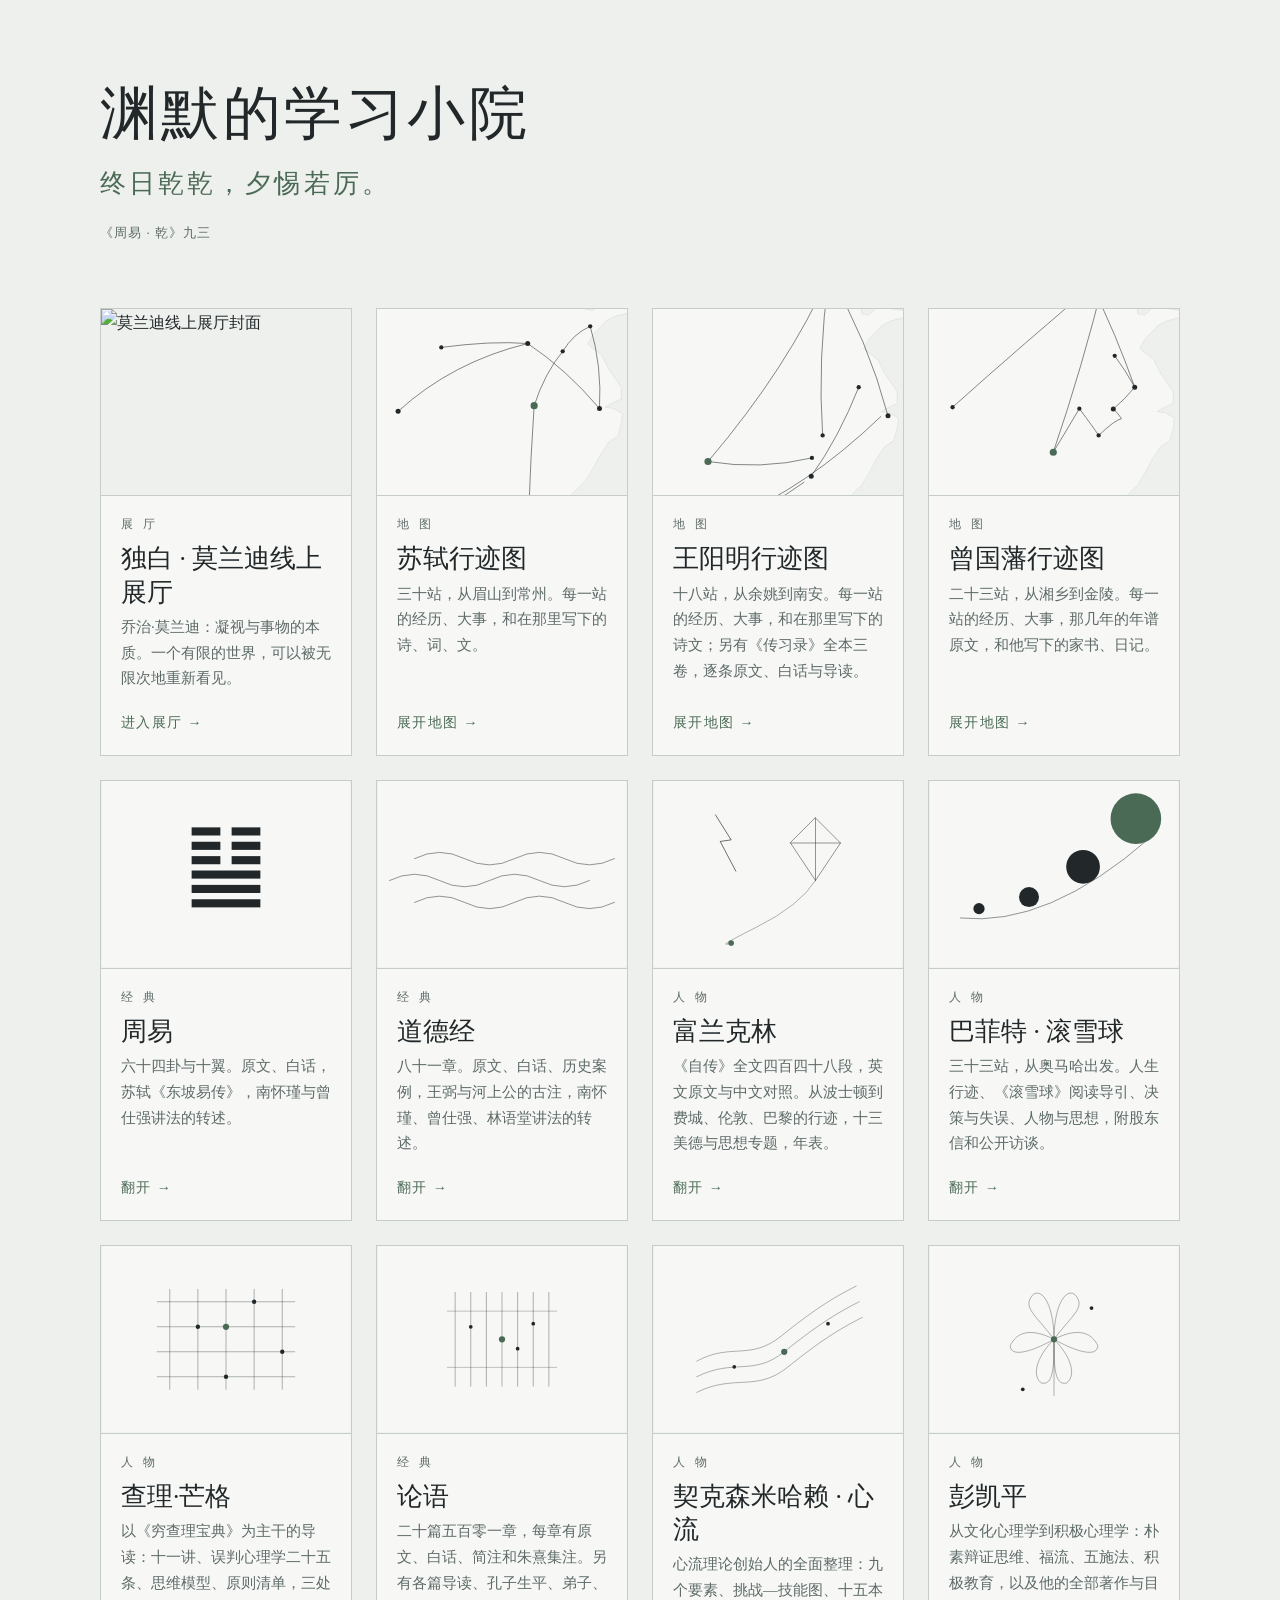
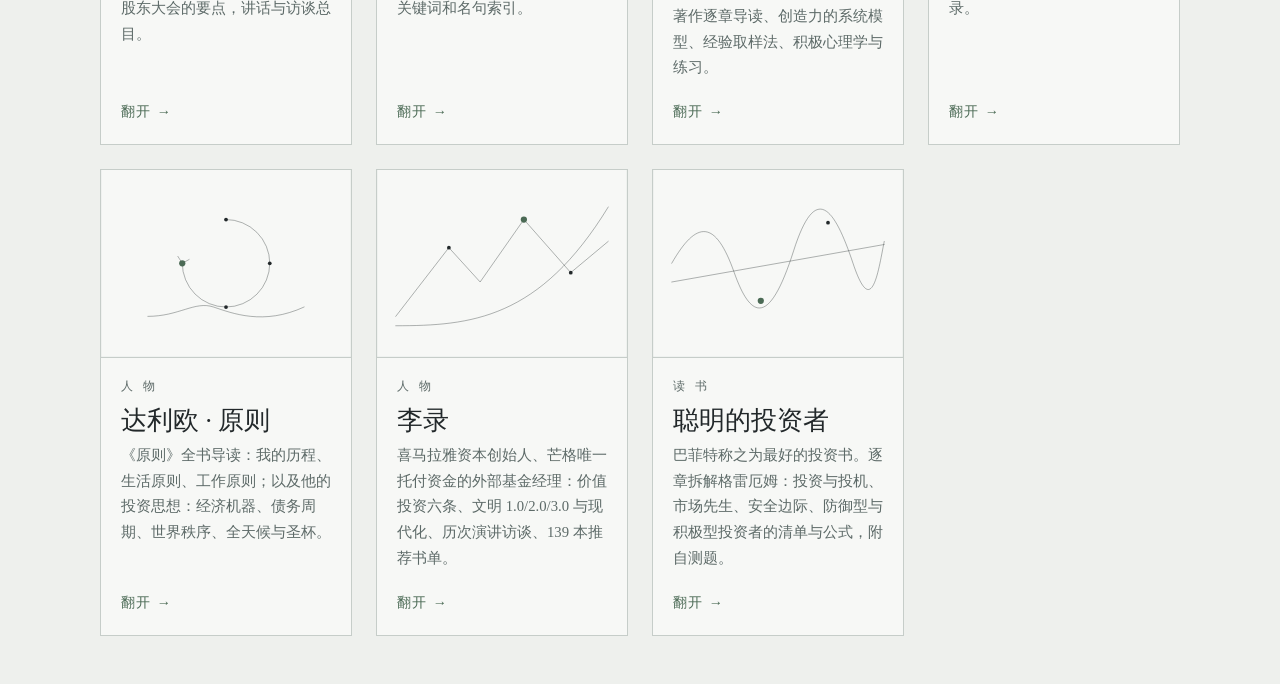
==== index.html @ fdde8634 "首页：新增《聪明的投资者》读书笔记 Co-Authored-By: Claude Opus 5.5 <noreply@anthropic.com>" ====
<!doctype html>
<html lang="zh-CN">
<head>
<meta charset="utf-8">
<meta name="viewport" content="width=device-width,initial-scale=1,viewport-fit=cover">
<meta name="description" content="渊默的学习小院：终日乾乾，夕惕若厉。">
<title>渊默的学习小院</title>
<style>
/* 布局：一道院墙似的窄栏，上面题名与一句话，下面两扇门 */
:root{
  --wall:#eef0ed;      /* 粉墙 */
  --ink:#22282a;       /* 黛瓦 */
  --soft:#5d6a68;      /* 淡墨 */
  --line:#c6cdc9;      /* 砖缝 */
  --bamboo:#4b6a55;    /* 竹青 */
  --door:#f7f8f6;      /* 门内 */
  --kai:"Kaiti SC","STKaiti","KaiTi","楷体",serif;
  --song:"Songti SC","STSong","SimSun","Noto Serif CJK SC",serif;
}
@media (prefers-color-scheme: dark){
  :root{--wall:#14181a;--ink:#dfe4e1;--soft:#93a19d;--line:#33403d;--bamboo:#8fb79b;--door:#1a2022;color-scheme:dark}
}
*{box-sizing:border-box}
html{color-scheme:light dark}
body{margin:0;background:var(--wall);color:var(--ink);font-family:var(--song);font-size:16px;line-height:1.8;padding-inline:20px;padding-block:clamp(40px,9vh,96px) 48px}
main{max-width:1080px;margin-inline:auto;display:flex;flex-direction:column;gap:clamp(36px,7vh,64px)}
header{display:flex;flex-direction:column;gap:14px}
h1{font-family:var(--kai);font-weight:400;font-size:clamp(2.3rem,7vw,3.6rem);line-height:1.15;margin:0;letter-spacing:.06em;text-wrap:balance}
.motto{margin:0;font-family:var(--kai);font-size:clamp(1.25rem,3.4vw,1.6rem);color:var(--bamboo);letter-spacing:.12em}
.from{margin:0;font-size:.82rem;color:var(--soft);letter-spacing:.08em}
.doors{display:grid;grid-template-columns:repeat(auto-fit,minmax(240px,1fr));gap:24px}
@media (max-width:640px){.doors{grid-template-columns:minmax(0,1fr)}}
.door{display:flex;flex-direction:column;background:var(--door);border:1px solid var(--line);color:inherit;text-decoration:none;transition:border-color .2s,transform .2s}
.door:hover,.door:focus-visible{border-color:var(--ink);transform:translateY(-2px)}
.door:focus-visible{outline:2px solid var(--bamboo);outline-offset:3px}
.pic{aspect-ratio:4/3;overflow:hidden;border-bottom:1px solid var(--line);background:var(--wall)}
.pic img,.pic svg{display:block;width:100%;height:100%;object-fit:cover}
.txt{padding:18px 20px 20px;display:flex;flex-direction:column;gap:6px;flex:1}
.kind{font-size:.76rem;letter-spacing:.3em;color:var(--soft)}
.door h2{font-family:var(--kai);font-weight:400;font-size:1.6rem;line-height:1.3;margin:0}
.door p{margin:0;font-size:.92rem;color:var(--soft);line-height:1.75}
.go{margin-top:auto;padding-top:12px;font-size:.88rem;color:var(--bamboo);letter-spacing:.1em}
.door:hover .go{text-decoration:underline;text-underline-offset:4px}
.land{fill:var(--door);stroke:var(--line)}
.sea{fill:var(--wall)}
.rt{fill:none;stroke:var(--ink);stroke-width:2.2;stroke-linecap:round;opacity:.7}
.dot{fill:var(--ink)}
.hot{fill:var(--bamboo)}
@media (prefers-reduced-motion:reduce){.door{transition:none}.door:hover{transform:none}}
</style>
</head>
<body>
<main>
  <header>
    <h1>渊默的学习小院</h1>
    <p class="motto">终日乾乾，夕惕若厉。</p>
    <p class="from">《周易 · 乾》九三</p>
  </header>

  <section class="doors" aria-label="院里的内容">
    <a class="door" href="morandi/">
      <div class="pic"><img src="morandi/cover.jpg" alt="莫兰迪线上展厅封面" loading="lazy"></div>
      <div class="txt">
        <span class="kind">展 厅</span>
        <h2>独白 · 莫兰迪线上展厅</h2>
        <p>乔治·莫兰迪：凝视与事物的本质。一个有限的世界，可以被无限次地重新看见。</p>
        <span class="go">进入展厅 →</span>
      </div>
    </a>

    <a class="door" href="sushi/">
      <div class="pic">
        <svg viewBox="40 150 700 525" preserveAspectRatio="xMidYMid slice" role="img" aria-label="苏轼行迹示意">
          <rect class="sea" x="0" y="0" width="800" height="960"/>
          <path class="land" d="M-40 0 H734 L713 8 L693 8 L644 44 L589 72 L578 96 L599 120 L624 130 L624 152 L644 156 L665 136 L684 127 L707 138 L745 144 L745 162 L707 172 L682 184 L669 198 L644 224 L630 250 L669 280 L689 320 L714 356 L724 372 L724 404 L700 414 L679 426 L703 430 L727 444 L724 472 L714 508 L689 524 L665 560 L644 600 L624 632 L596 660 L564 692 L544 708 L499 732 L457 746 L436 732 L423 760 L374 772 L333 792 L329 824 L315 830 L303 804 L301 780 L281 780 L253 774 L239 780 L208 804 L191 840 L163 880 L191 948 H-40 Z"/>
          <path class="rt" d="M99 438 Q250 300 462 248 Q360 240 220 259 M462 248 Q570 320 663 430 Q670 310 637 200 Q590 220 560 270 M560 270 Q510 330 480 422 Q470 570 465 716 Q360 800 297 859"/>
          <circle class="dot" cx="99" cy="438" r="7"/><circle class="dot" cx="462" cy="248" r="7"/><circle class="dot" cx="220" cy="259" r="6"/>
          <circle class="dot" cx="663" cy="430" r="7"/><circle class="dot" cx="637" cy="200" r="6"/><circle class="dot" cx="560" cy="270" r="6"/>
          <circle class="hot" cx="480" cy="422" r="10"/><circle class="dot" cx="465" cy="716" r="6"/>
        </svg>
      </div>
      <div class="txt">
        <span class="kind">地 图</span>
        <h2>苏轼行迹图</h2>
        <p>三十站，从眉山到常州。每一站的经历、大事，和在那里写下的诗、词、文。</p>
        <span class="go">展开地图 →</span>
      </div>
    </a>

    <a class="door" href="yangming/">
      <div class="pic">
        <svg viewBox="40 20 700 760" preserveAspectRatio="xMidYMid slice" role="img" aria-label="王阳明行迹示意">
          <rect class="sea" x="0" y="0" width="800" height="960"/>
          <path class="land" d="M-40 0 H734 L713 8 L693 8 L644 44 L589 72 L578 96 L599 120 L624 130 L624 152 L644 156 L665 136 L684 127 L707 138 L745 144 L745 162 L707 172 L682 184 L669 198 L644 224 L630 250 L669 280 L689 320 L714 356 L724 372 L724 404 L700 414 L679 426 L703 430 L727 444 L724 472 L714 508 L689 524 L665 560 L644 600 L624 632 L596 660 L564 692 L544 708 L499 732 L457 746 L436 732 L423 760 L374 772 L333 792 L329 824 L315 830 L303 804 L301 780 L281 780 L253 774 L239 780 L208 804 L191 840 L163 880 L191 948 H-40 Z"/>
          <path class="rt" d="M698 438 Q640 220 533 44 Q500 280 515 493 M533 44 Q420 300 194 566 Q340 590 485 556 M616 358 Q560 500 483 607 M678 440 Q470 640 255 727 Q360 700 463 624"/>
          <circle class="dot" cx="698" cy="438" r="7"/><circle class="dot" cx="533" cy="44" r="7"/><circle class="dot" cx="515" cy="493" r="6"/>
          <circle class="hot" cx="194" cy="566" r="10"/><circle class="dot" cx="485" cy="556" r="6"/><circle class="dot" cx="616" cy="358" r="6"/>
          <circle class="dot" cx="483" cy="607" r="7"/><circle class="dot" cx="255" cy="727" r="6"/>
        </svg>
      </div>
      <div class="txt">
        <span class="kind">地 图</span>
        <h2>王阳明行迹图</h2>
        <p>十八站，从余姚到南安。每一站的经历、大事，和在那里写下的诗文；另有《传习录》全本三卷，逐条原文、白话与导读。</p>
        <span class="go">展开地图 →</span>
      </div>
    </a>

    <a class="door" href="zengguofan/">
      <div class="pic">
        <svg viewBox="40 20 700 760" preserveAspectRatio="xMidYMid slice" role="img" aria-label="曾国藩行迹示意">
          <rect class="sea" x="0" y="0" width="800" height="960"/>
          <path class="land" d="M-40 0 H734 L713 8 L693 8 L644 44 L589 72 L578 96 L599 120 L624 130 L624 152 L644 156 L665 136 L684 127 L707 138 L745 144 L745 162 L707 172 L682 184 L669 198 L644 224 L630 250 L669 280 L689 320 L714 356 L724 372 L724 404 L700 414 L679 426 L703 430 L727 444 L724 472 L714 508 L689 524 L665 560 L644 600 L624 632 L596 660 L564 692 L544 708 L499 732 L457 746 L436 732 L423 760 L374 772 L333 792 L329 824 L315 830 L303 804 L301 780 L281 780 L253 774 L239 780 L208 804 L191 840 L163 880 L191 948 H-40 Z"/>
          <path class="rt" d="M388 540 Q470 300 533 44 Q300 240 106 414 M388 540 Q430 470 461 418 Q500 470 515 493 Q560 450 579 446 Q565 425 556 419 Q590 390 616 358 Q590 310 560 270 M616 358 Q560 200 501 85 Q535 80 561 75"/>
          <circle class="hot" cx="388" cy="540" r="10"/><circle class="dot" cx="533" cy="44" r="7"/><circle class="dot" cx="106" cy="414" r="6"/>
          <circle class="dot" cx="461" cy="418" r="6"/><circle class="dot" cx="515" cy="493" r="6"/><circle class="dot" cx="556" cy="419" r="7"/>
          <circle class="dot" cx="616" cy="358" r="7"/><circle class="dot" cx="560" cy="270" r="6"/><circle class="dot" cx="501" cy="85" r="6"/><circle class="dot" cx="561" cy="75" r="6"/>
        </svg>
      </div>
      <div class="txt">
        <span class="kind">地 图</span>
        <h2>曾国藩行迹图</h2>
        <p>二十三站，从湘乡到金陵。每一站的经历、大事，那几年的年谱原文，和他写下的家书、日记。</p>
        <span class="go">展开地图 →</span>
      </div>
    </a>

    <a class="door" href="zhouyi/">
      <div class="pic">
        <svg viewBox="0 0 800 600" preserveAspectRatio="xMidYMid slice" role="img" aria-label="泰卦">
          <rect class="land" x="0" y="0" width="800" height="600" stroke="none"/>
          <rect class="dot" x="290" y="380" width="220" height="26"/><rect class="dot" x="290" y="334" width="220" height="26"/><rect class="dot" x="290" y="288" width="220" height="26"/><rect class="dot" x="290" y="242" width="92" height="26"/><rect class="dot" x="418" y="242" width="92" height="26"/><rect class="dot" x="290" y="196" width="92" height="26"/><rect class="dot" x="418" y="196" width="92" height="26"/><rect class="dot" x="290" y="150" width="92" height="26"/><rect class="dot" x="418" y="150" width="92" height="26"/>
        </svg>
      </div>
      <div class="txt">
        <span class="kind">经 典</span>
        <h2>周易</h2>
        <p>六十四卦与十翼。原文、白话，苏轼《东坡易传》，南怀瑾与曾仕强讲法的转述。</p>
        <span class="go">翻开 →</span>
      </div>
    </a>

    <a class="door" href="daodejing/">
      <div class="pic">
        <svg viewBox="0 0 800 600" preserveAspectRatio="xMidYMid slice" role="img" aria-label="水纹">
          <rect class="land" x="0" y="0" width="800" height="600" stroke="none"/>
          <path class="rt" d="M120 250 Q200 210 280 250 T440 250 T600 250 T760 250 M40 320 Q120 280 200 320 T360 320 T520 320 T680 320 M120 390 Q200 350 280 390 T440 390 T600 390 T760 390"/>
        </svg>
      </div>
      <div class="txt">
        <span class="kind">经 典</span>
        <h2>道德经</h2>
        <p>八十一章。原文、白话、历史案例，王弼与河上公的古注，南怀瑾、曾仕强、林语堂讲法的转述。</p>
        <span class="go">翻开 →</span>
      </div>
    </a>
    <a class="door" href="franklin/">
      <div class="pic">
        <svg viewBox="0 0 800 600" preserveAspectRatio="xMidYMid slice" role="img" aria-label="风筝与闪电">
          <rect class="land" x="0" y="0" width="800" height="600" stroke="none"/>
          <path class="rt" d="M520 120 L600 200 L520 320 L440 200 Z M520 120 L520 320 M440 200 L600 200"/>
          <path class="rt" d="M520 320 Q470 400 330 470 T250 520" style="stroke-width:1.6"/>
          <path class="rt" d="M200 110 L250 190 L215 195 L265 290" style="stroke-width:3"/>
          <circle class="hot" cx="250" cy="520" r="9"/>
        </svg>
      </div>
      <div class="txt">
        <span class="kind">人 物</span>
        <h2>富兰克林</h2>
        <p>《自传》全文四百四十八段，英文原文与中文对照。从波士顿到费城、伦敦、巴黎的行迹，十三美德与思想专题，年表。</p>
        <span class="go">翻开 →</span>
      </div>
    </a>
    <a class="door" href="buffett/">
      <div class="pic">
        <svg viewBox="0 0 800 600" preserveAspectRatio="xMidYMid slice" role="img" aria-label="沿着坡道逐渐变大的雪球">
          <rect class="land" x="0" y="0" width="800" height="600" stroke="none"/>
          <path class="rt" d="M100 440 Q380 470 705 185"/>
          <circle class="dot" cx="160" cy="410" r="18"/>
          <circle class="dot" cx="320" cy="373" r="32"/>
          <circle class="dot" cx="493" cy="276" r="54"/>
          <circle class="hot" cx="662" cy="122" r="81"/>
        </svg>
      </div>
      <div class="txt">
        <span class="kind">人 物</span>
        <h2>巴菲特 · 滚雪球</h2>
        <p>三十三站，从奥马哈出发。人生行迹、《滚雪球》阅读导引、决策与失误、人物与思想，附股东信和公开访谈。</p>
        <span class="go">翻开 →</span>
      </div>
    </a>
    <a class="door" href="munger/">
      <div class="pic">
        <svg viewBox="0 0 800 600" preserveAspectRatio="xMidYMid slice" role="img" aria-label="格栅">
          <rect class="land" x="0" y="0" width="800" height="600" stroke="none"/>
          <path class="rt" style="stroke-width:1.6" d="M220 140 V460 M310 140 V460 M400 140 V460 M490 140 V460 M580 140 V460 M180 180 H620 M180 260 H620 M180 340 H620 M180 420 H620"/>
          <circle class="dot" cx="310" cy="260" r="7"/><circle class="dot" cx="490" cy="180" r="7"/><circle class="dot" cx="400" cy="420" r="7"/><circle class="dot" cx="580" cy="340" r="7"/>
          <circle class="hot" cx="400" cy="260" r="10"/>
        </svg>
      </div>
      <div class="txt">
        <span class="kind">人 物</span>
        <h2>查理·芒格</h2>
        <p>以《穷查理宝典》为主干的导读：十一讲、误判心理学二十五条、思维模型、原则清单，三处股东大会的要点，讲话与访谈总目。</p>
        <span class="go">翻开 →</span>
      </div>
    </a>
    <a class="door" href="lunyu/">
      <div class="pic">
        <svg viewBox="0 0 800 600" preserveAspectRatio="xMidYMid slice" role="img" aria-label="竹简">
          <rect class="land" x="0" y="0" width="800" height="600" stroke="none"/>
          <path class="rt" style="stroke-width:1.6" d="M250 150 V450 M300 150 V450 M350 150 V450 M400 150 V450 M450 150 V450 M500 150 V450 M550 150 V450"/>
          <path class="rt" style="stroke-width:1.2" d="M225 210 H575 M225 390 H575"/>
          <circle class="dot" cx="300" cy="260" r="6"/><circle class="dot" cx="450" cy="330" r="6"/><circle class="dot" cx="500" cy="250" r="6"/>
          <circle class="hot" cx="400" cy="300" r="10"/>
        </svg>
      </div>
      <div class="txt">
        <span class="kind">经 典</span>
        <h2>论语</h2>
        <p>二十篇五百零一章，每章有原文、白话、简注和朱熹集注。另有各篇导读、孔子生平、弟子、关键词和名句索引。</p>
        <span class="go">翻开 →</span>
      </div>
    </a>
    <a class="door" href="flow/">
      <div class="pic">
        <svg viewBox="0 0 800 600" preserveAspectRatio="xMidYMid slice" role="img" aria-label="水流">
          <rect class="land" x="0" y="0" width="800" height="600" stroke="none"/>
          <path class="rt" style="stroke-width:1.6;fill:none" d="M140 420 C260 360 320 420 420 340 S580 220 660 180 M140 470 C260 410 330 470 430 390 S590 270 670 230 M140 370 C250 310 310 370 410 290 S570 170 650 130"/>
          <circle class="dot" cx="260" cy="388" r="6"/><circle class="dot" cx="560" cy="250" r="6"/>
          <circle class="hot" cx="420" cy="340" r="10"/>
        </svg>
      </div>
      <div class="txt">
        <span class="kind">人 物</span>
        <h2>契克森米哈赖 · 心流</h2>
        <p>心流理论创始人的全面整理：九个要素、挑战—技能图、十五本著作逐章导读、创造力的系统模型、经验取样法、积极心理学与练习。</p>
        <span class="go">翻开 →</span>
      </div>
    </a>
    <a class="door" href="pengkaiping/">
      <div class="pic">
        <svg viewBox="0 0 800 600" preserveAspectRatio="xMidYMid slice" role="img" aria-label="花">
          <rect class="land" x="0" y="0" width="800" height="600" stroke="none"/>
          <path class="rt" style="stroke-width:1.6;fill:none" d="M400 300 C340 220 300 200 330 160 C360 130 400 190 400 300 C400 190 440 130 470 160 C500 200 460 220 400 300 C480 260 520 280 540 320 C540 360 470 340 400 300 C460 360 470 420 440 440 C400 450 400 380 400 300 C400 380 400 450 360 440 C330 420 340 360 400 300 C330 340 260 360 260 320 C280 280 320 260 400 300 M400 300 V480"/>
          <circle class="dot" cx="300" cy="460" r="6"/><circle class="dot" cx="520" cy="200" r="6"/>
          <circle class="hot" cx="400" cy="300" r="10"/>
        </svg>
      </div>
      <div class="txt">
        <span class="kind">人 物</span>
        <h2>彭凯平</h2>
        <p>从文化心理学到积极心理学：朴素辩证思维、福流、五施法、积极教育，以及他的全部著作与目录。</p>
        <span class="go">翻开 →</span>
      </div>
    </a>
    <a class="door" href="dalio/">
      <div class="pic">
        <svg viewBox="0 0 800 600" preserveAspectRatio="xMidYMid slice" role="img" aria-label="循环">
          <rect class="land" x="0" y="0" width="800" height="600" stroke="none"/>
          <path class="rt" style="stroke-width:1.6;fill:none" d="M400 160 A140 140 0 1 1 260 300 M260 300 l-14 -22 M260 300 l22 -12 M150 470 C250 470 300 420 360 440 S520 500 650 440"/>
          <circle class="dot" cx="540" cy="300" r="6"/><circle class="dot" cx="400" cy="440" r="6"/><circle class="dot" cx="400" cy="160" r="6"/>
          <circle class="hot" cx="260" cy="300" r="10"/>
        </svg>
      </div>
      <div class="txt">
        <span class="kind">人 物</span>
        <h2>达利欧 · 原则</h2>
        <p>《原则》全书导读：我的历程、生活原则、工作原则；以及他的投资思想：经济机器、债务周期、世界秩序、全天候与圣杯。</p>
        <span class="go">翻开 →</span>
      </div>
    </a>
    <a class="door" href="lilu/">
      <div class="pic">
        <svg viewBox="0 0 800 600" preserveAspectRatio="xMidYMid slice" role="img" aria-label="群山与复利曲线">
          <rect class="land" x="0" y="0" width="800" height="600" stroke="none"/>
          <path class="rt" style="stroke-width:1.6;fill:none" d="M60 470 L230 250 L330 360 L470 160 L620 330 L740 230 M60 500 C300 500 520 480 740 120"/>
          <circle class="dot" cx="230" cy="250" r="6"/><circle class="dot" cx="620" cy="330" r="6"/>
          <circle class="hot" cx="470" cy="160" r="10"/>
        </svg>
      </div>
      <div class="txt">
        <span class="kind">人 物</span>
        <h2>李录</h2>
        <p>喜马拉雅资本创始人、芒格唯一托付资金的外部基金经理：价值投资六条、文明 1.0/2.0/3.0 与现代化、历次演讲访谈、139 本推荐书单。</p>
        <span class="go">翻开 →</span>
      </div>
    </a>
    <a class="door" href="graham/">
      <div class="pic">
        <svg viewBox="0 0 800 600" preserveAspectRatio="xMidYMid slice" role="img" aria-label="价格围绕价值波动">
          <rect class="land" x="0" y="0" width="800" height="600" stroke="none"/>
          <path class="rt" style="stroke-width:1.6;fill:none" d="M60 360 L740 240 M60 300 C140 160 200 160 260 330 S380 480 450 260 S580 120 640 300 S720 330 740 230"/>
          <circle class="dot" cx="345" cy="420" r="6"/><circle class="dot" cx="560" cy="170" r="6"/>
          <circle class="hot" cx="345" cy="420" r="10"/>
        </svg>
      </div>
      <div class="txt">
        <span class="kind">读 书</span>
        <h2>聪明的投资者</h2>
        <p>巴菲特称之为最好的投资书。逐章拆解格雷厄姆：投资与投机、市场先生、安全边际、防御型与积极型投资者的清单与公式，附自测题。</p>
        <span class="go">翻开 →</span>
      </div>
    </a>
  </section>

</main>
</body>
</html>
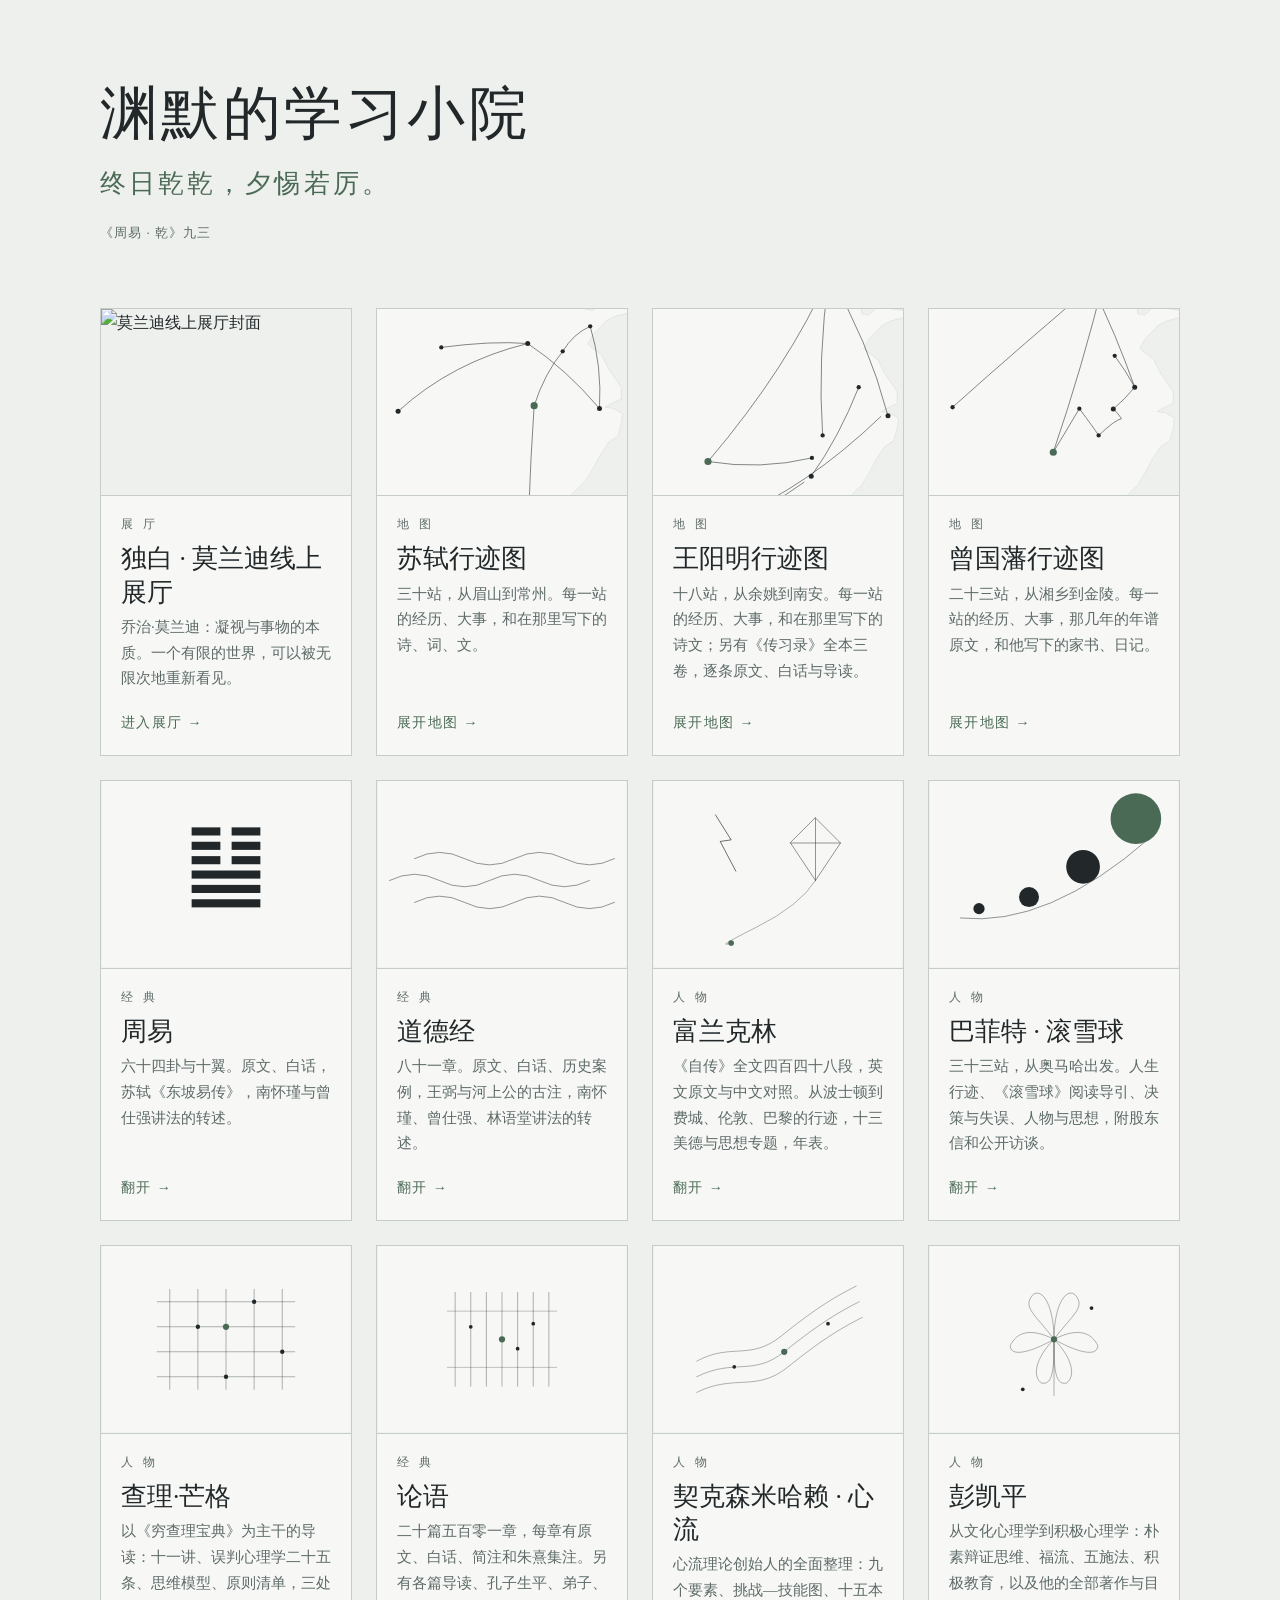
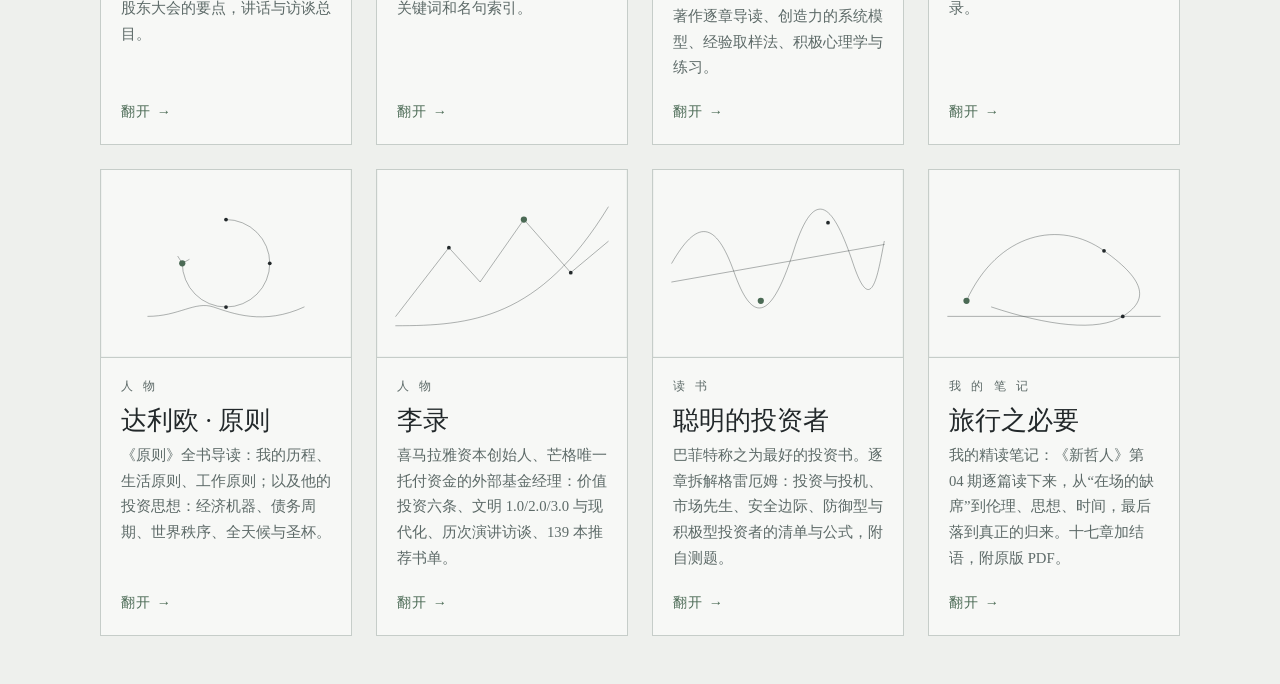
==== commit 82daa2fb: "首页：新增《旅行之必要》精读笔记 Co-Authored-By: Claude Opus 5.5 <noreply@anthropic.com>" ====
--- a/index.html
+++ b/index.html
@@ -302,6 +302,22 @@
         <span class="go">翻开 →</span>
       </div>
     </a>
+    <a class="door" href="travel/">
+      <div class="pic">
+        <svg viewBox="0 0 800 600" preserveAspectRatio="xMidYMid slice" role="img" aria-label="出发与归来">
+          <rect class="land" x="0" y="0" width="800" height="600" stroke="none"/>
+          <path class="rt" style="stroke-width:1.6;fill:none" d="M120 420 C220 200 420 160 560 260 S700 420 620 470 S380 500 200 440 M60 470 L740 470"/>
+          <circle class="dot" cx="560" cy="260" r="6"/><circle class="dot" cx="620" cy="470" r="6"/>
+          <circle class="hot" cx="120" cy="420" r="10"/>
+        </svg>
+      </div>
+      <div class="txt">
+        <span class="kind">我 的 笔 记</span>
+        <h2>旅行之必要</h2>
+        <p>我的精读笔记：《新哲人》第 04 期逐篇读下来，从“在场的缺席”到伦理、思想、时间，最后落到真正的归来。十七章加结语，附原版 PDF。</p>
+        <span class="go">翻开 →</span>
+      </div>
+    </a>
   </section>
 
 </main>
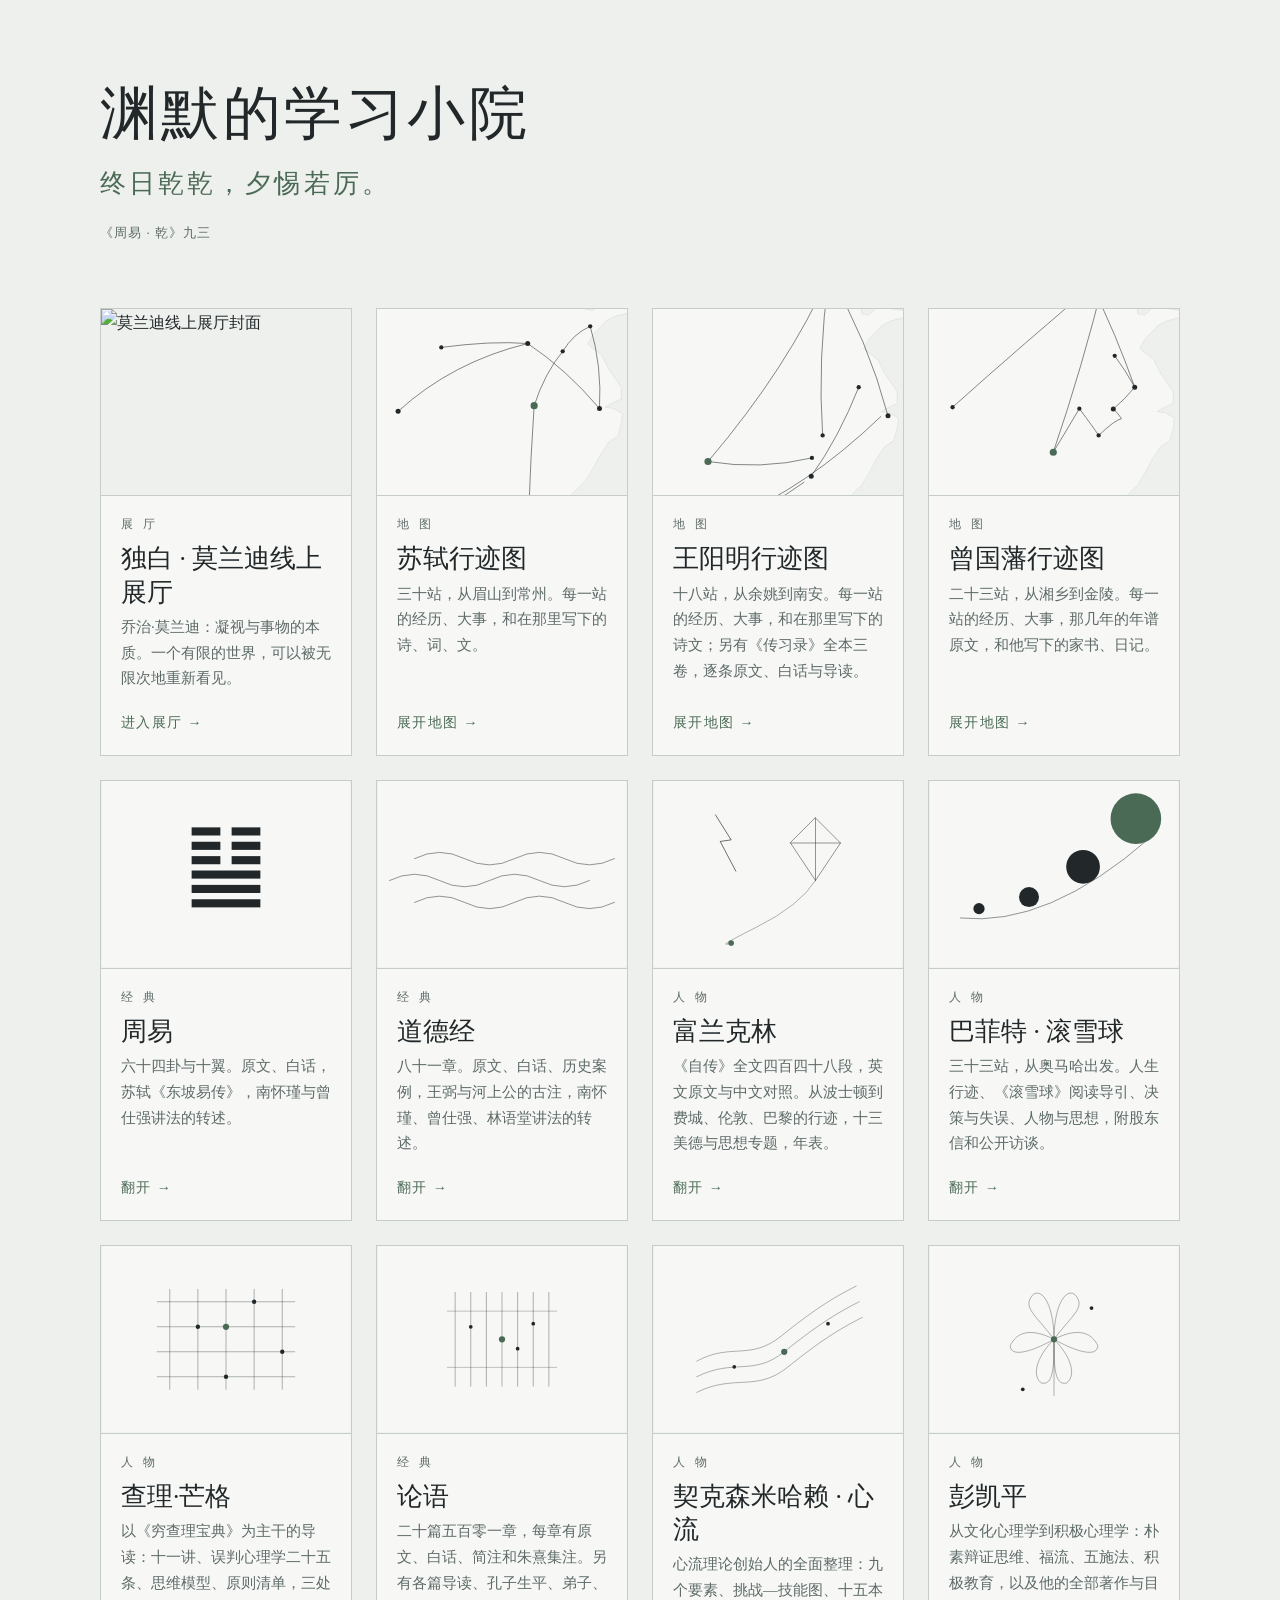
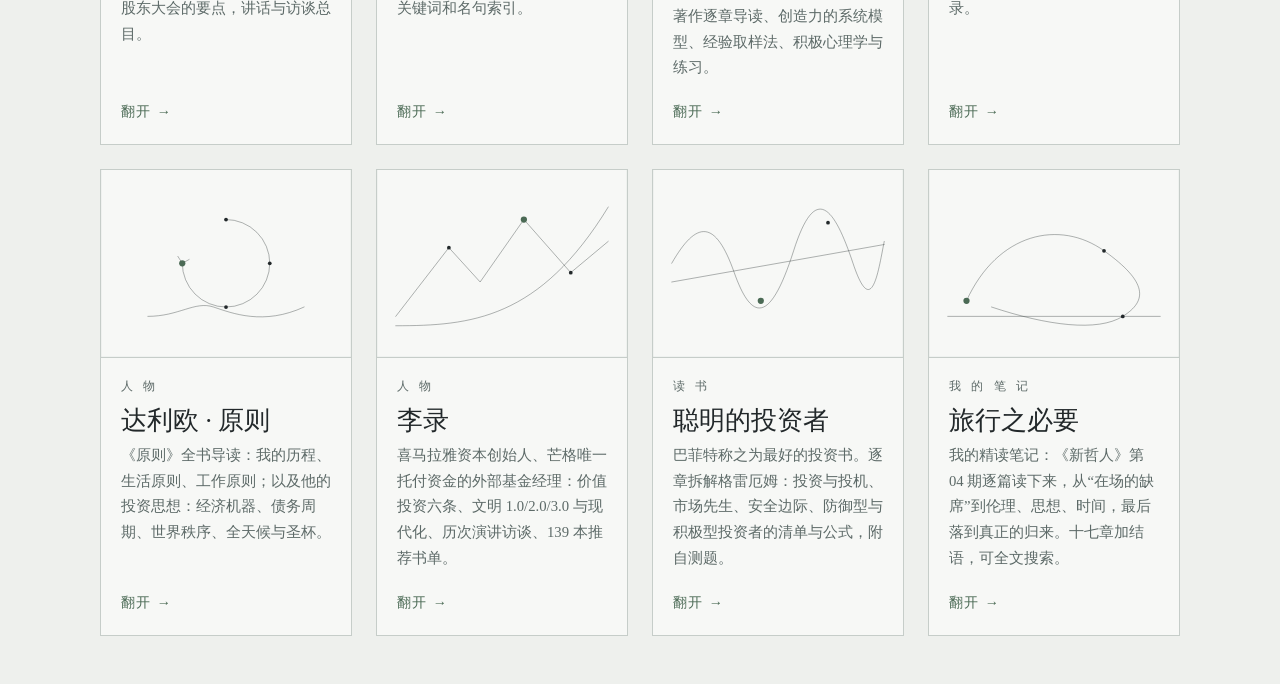
==== commit 6235e4db: "首页：旅行笔记卡片去掉 PDF 说明 Co-Authored-By: Claude Opus 5.5 <noreply@anthropic.com>" ====
--- a/index.html
+++ b/index.html
@@ -314,7 +314,7 @@
       <div class="txt">
         <span class="kind">我 的 笔 记</span>
         <h2>旅行之必要</h2>
-        <p>我的精读笔记：《新哲人》第 04 期逐篇读下来，从“在场的缺席”到伦理、思想、时间，最后落到真正的归来。十七章加结语，附原版 PDF。</p>
+        <p>我的精读笔记：《新哲人》第 04 期逐篇读下来，从“在场的缺席”到伦理、思想、时间，最后落到真正的归来。十七章加结语，可全文搜索。</p>
         <span class="go">翻开 →</span>
       </div>
     </a>
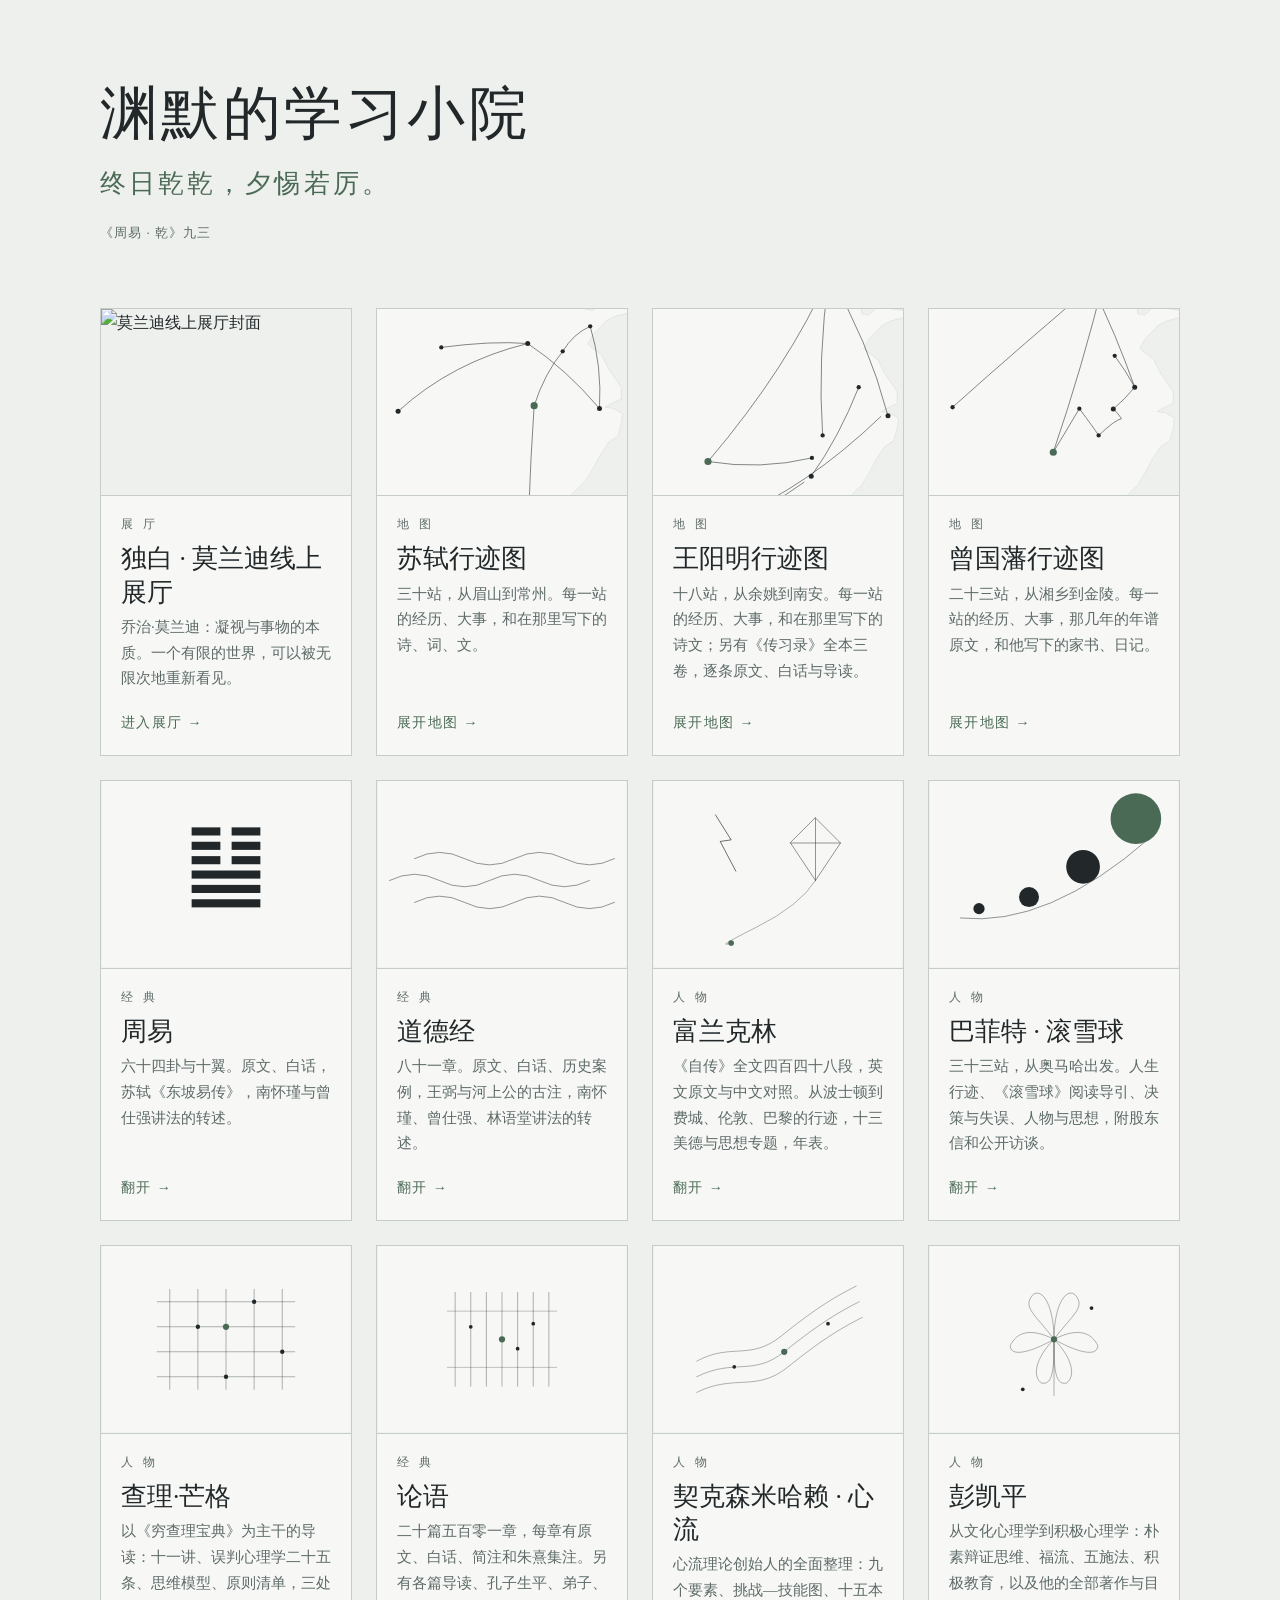
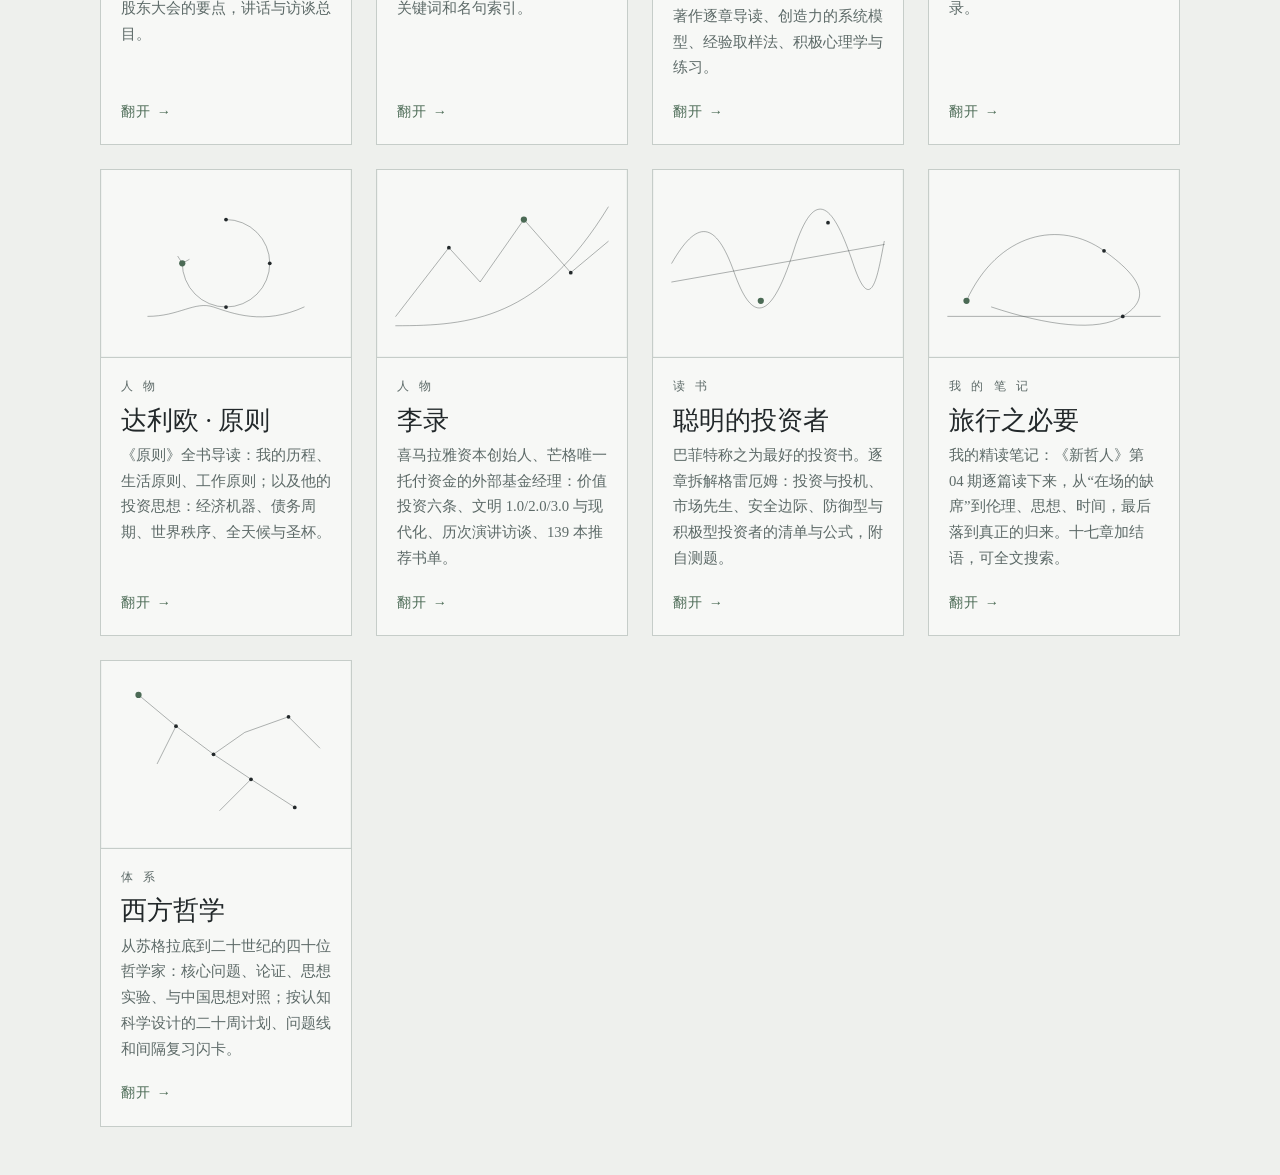
==== commit 00143f40: "首页：新增西方哲学 Co-Authored-By: Claude Opus 5.5 <noreply@anthropic.com>" ====
--- a/index.html
+++ b/index.html
@@ -318,6 +318,22 @@
         <span class="go">翻开 →</span>
       </div>
     </a>
+    <a class="door" href="philosophy/">
+      <div class="pic">
+        <svg viewBox="0 0 800 600" preserveAspectRatio="xMidYMid slice" role="img" aria-label="思想的谱系">
+          <rect class="land" x="0" y="0" width="800" height="600" stroke="none"/>
+          <path class="rt" style="stroke-width:1.6;fill:none" d="M120 110 L240 210 L360 300 L480 380 L620 470 M240 210 L180 330 M360 300 L460 230 L600 180 M480 380 L380 480 M600 180 L700 280"/>
+          <circle class="dot" cx="240" cy="210" r="6"/><circle class="dot" cx="360" cy="300" r="6"/><circle class="dot" cx="480" cy="380" r="6"/><circle class="dot" cx="600" cy="180" r="6"/><circle class="dot" cx="620" cy="470" r="6"/>
+          <circle class="hot" cx="120" cy="110" r="10"/>
+        </svg>
+      </div>
+      <div class="txt">
+        <span class="kind">体 系</span>
+        <h2>西方哲学</h2>
+        <p>从苏格拉底到二十世纪的四十位哲学家：核心问题、论证、思想实验、与中国思想对照；按认知科学设计的二十周计划、问题线和间隔复习闪卡。</p>
+        <span class="go">翻开 →</span>
+      </div>
+    </a>
   </section>
 
 </main>
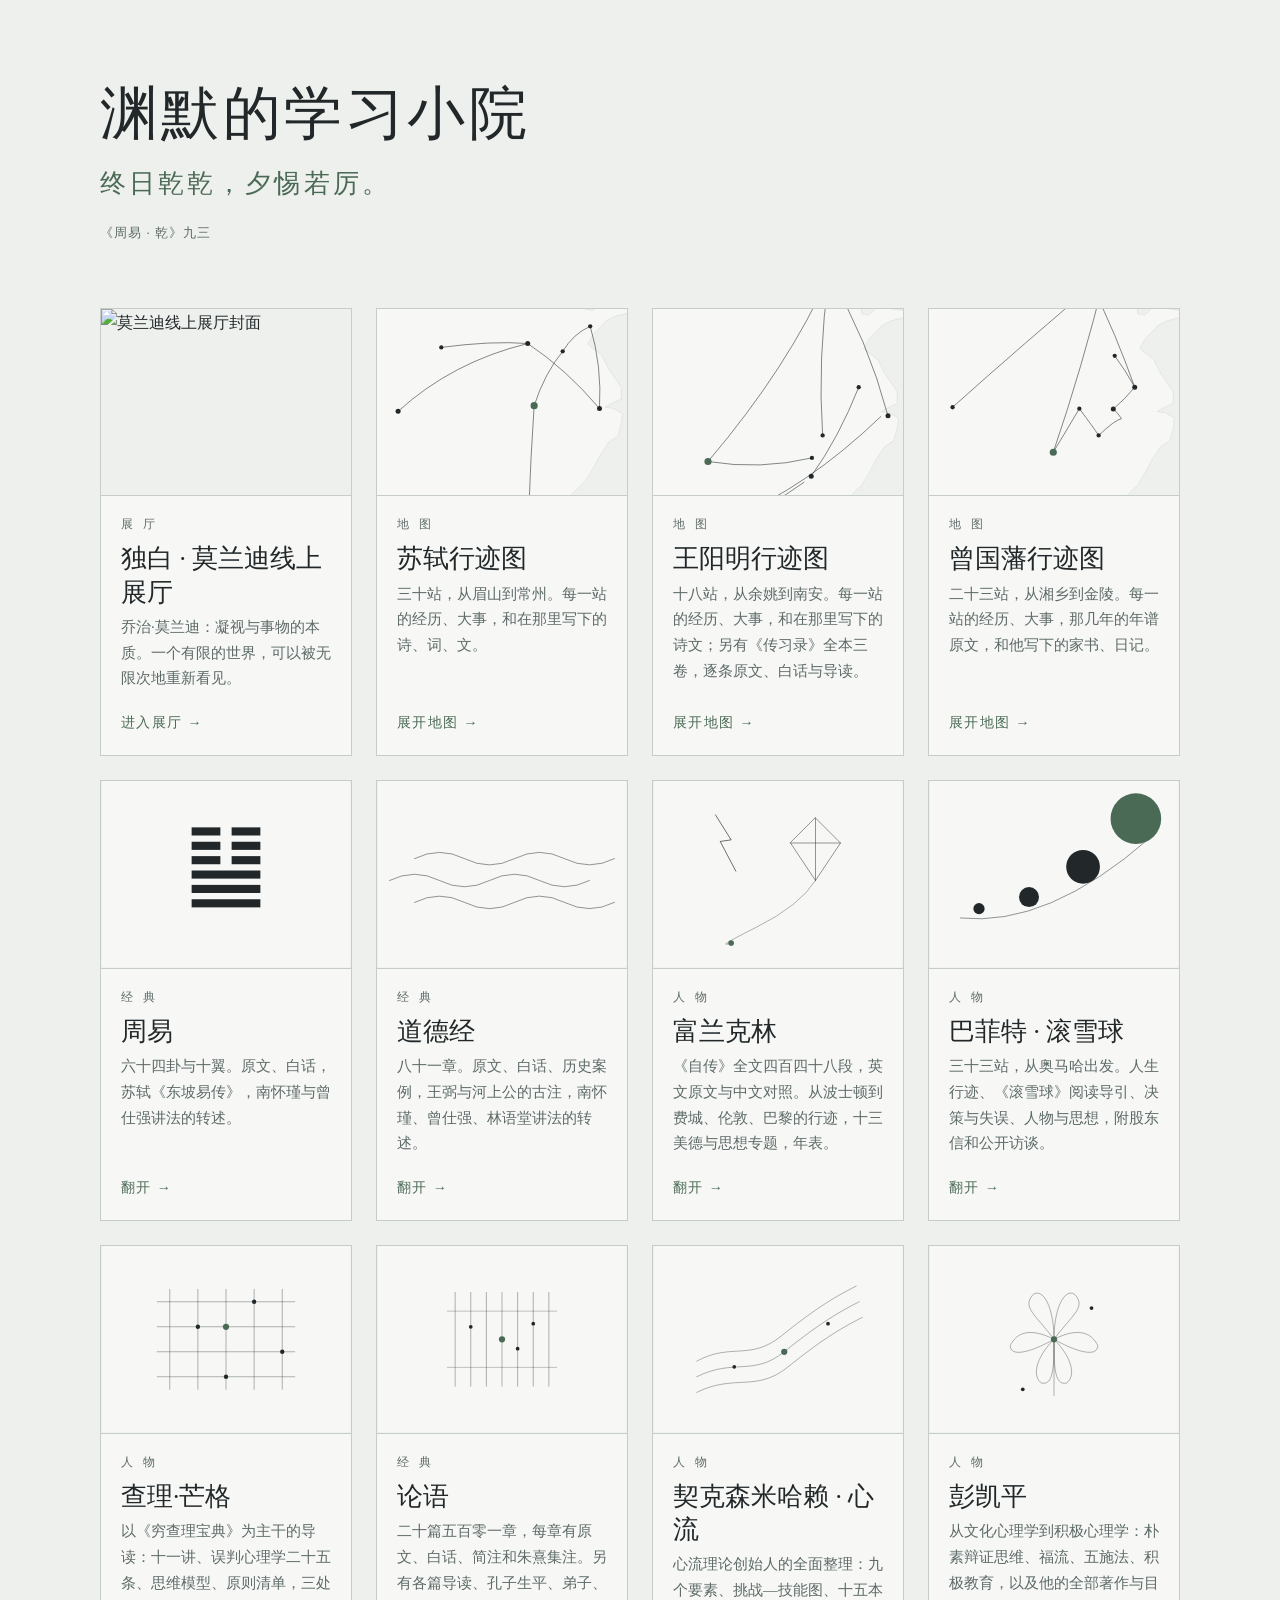
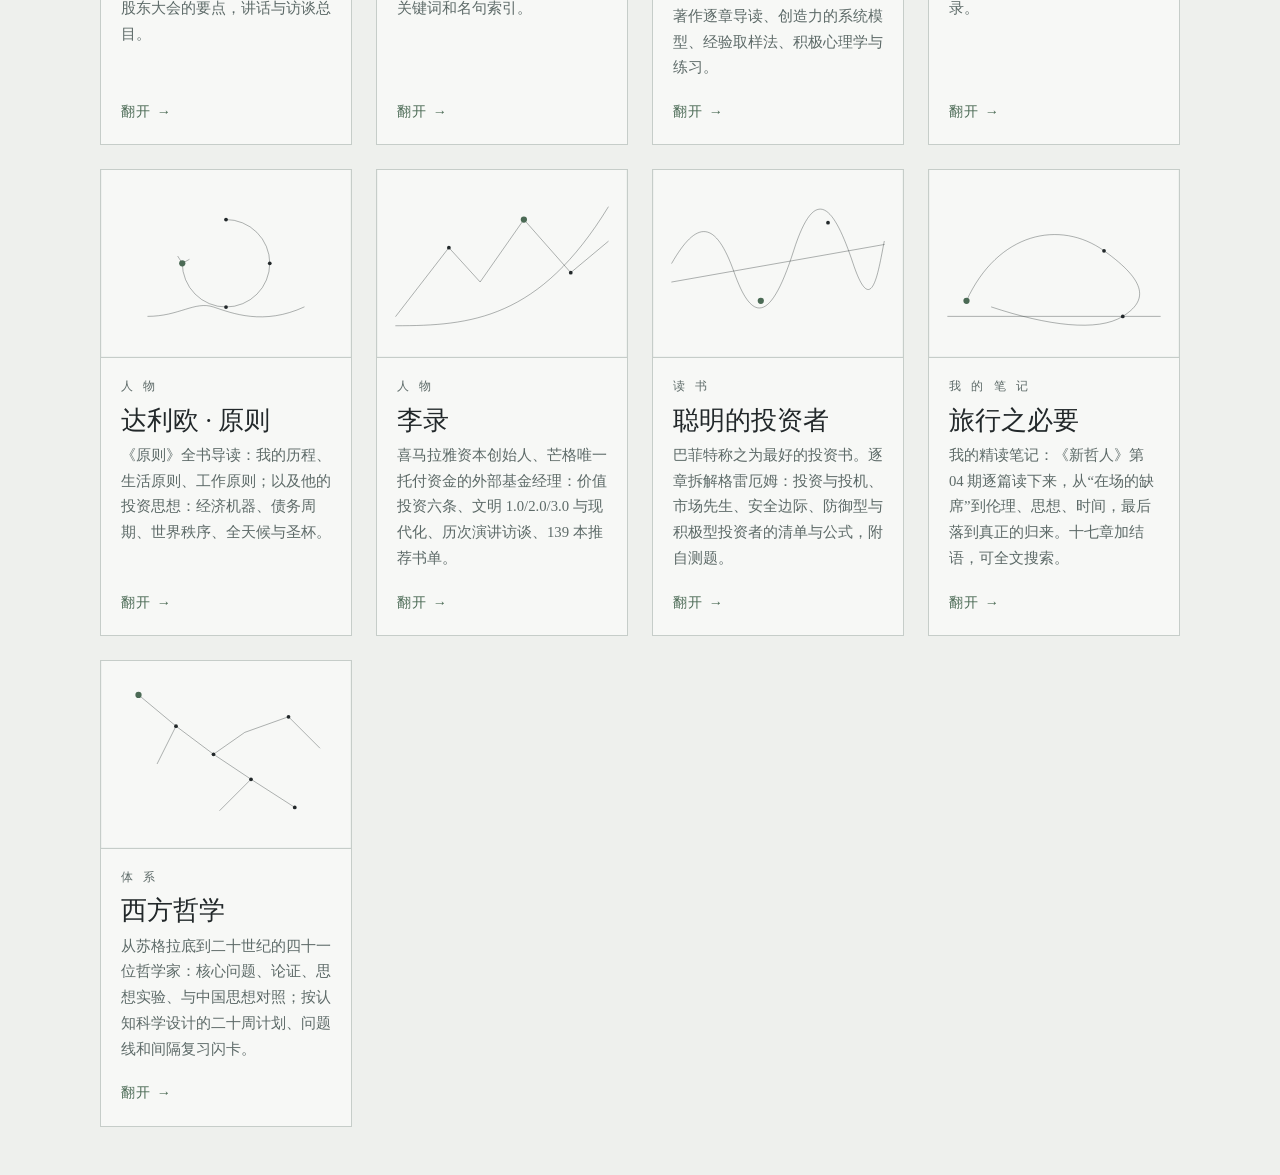
==== commit cf73b418: "首页：西方哲学改为四十一位 Co-Authored-By: Claude Opus 5.5 <noreply@anthropic.com>" ====
--- a/index.html
+++ b/index.html
@@ -330,7 +330,7 @@
       <div class="txt">
         <span class="kind">体 系</span>
         <h2>西方哲学</h2>
-        <p>从苏格拉底到二十世纪的四十位哲学家：核心问题、论证、思想实验、与中国思想对照；按认知科学设计的二十周计划、问题线和间隔复习闪卡。</p>
+        <p>从苏格拉底到二十世纪的四十一位哲学家：核心问题、论证、思想实验、与中国思想对照；按认知科学设计的二十周计划、问题线和间隔复习闪卡。</p>
         <span class="go">翻开 →</span>
       </div>
     </a>
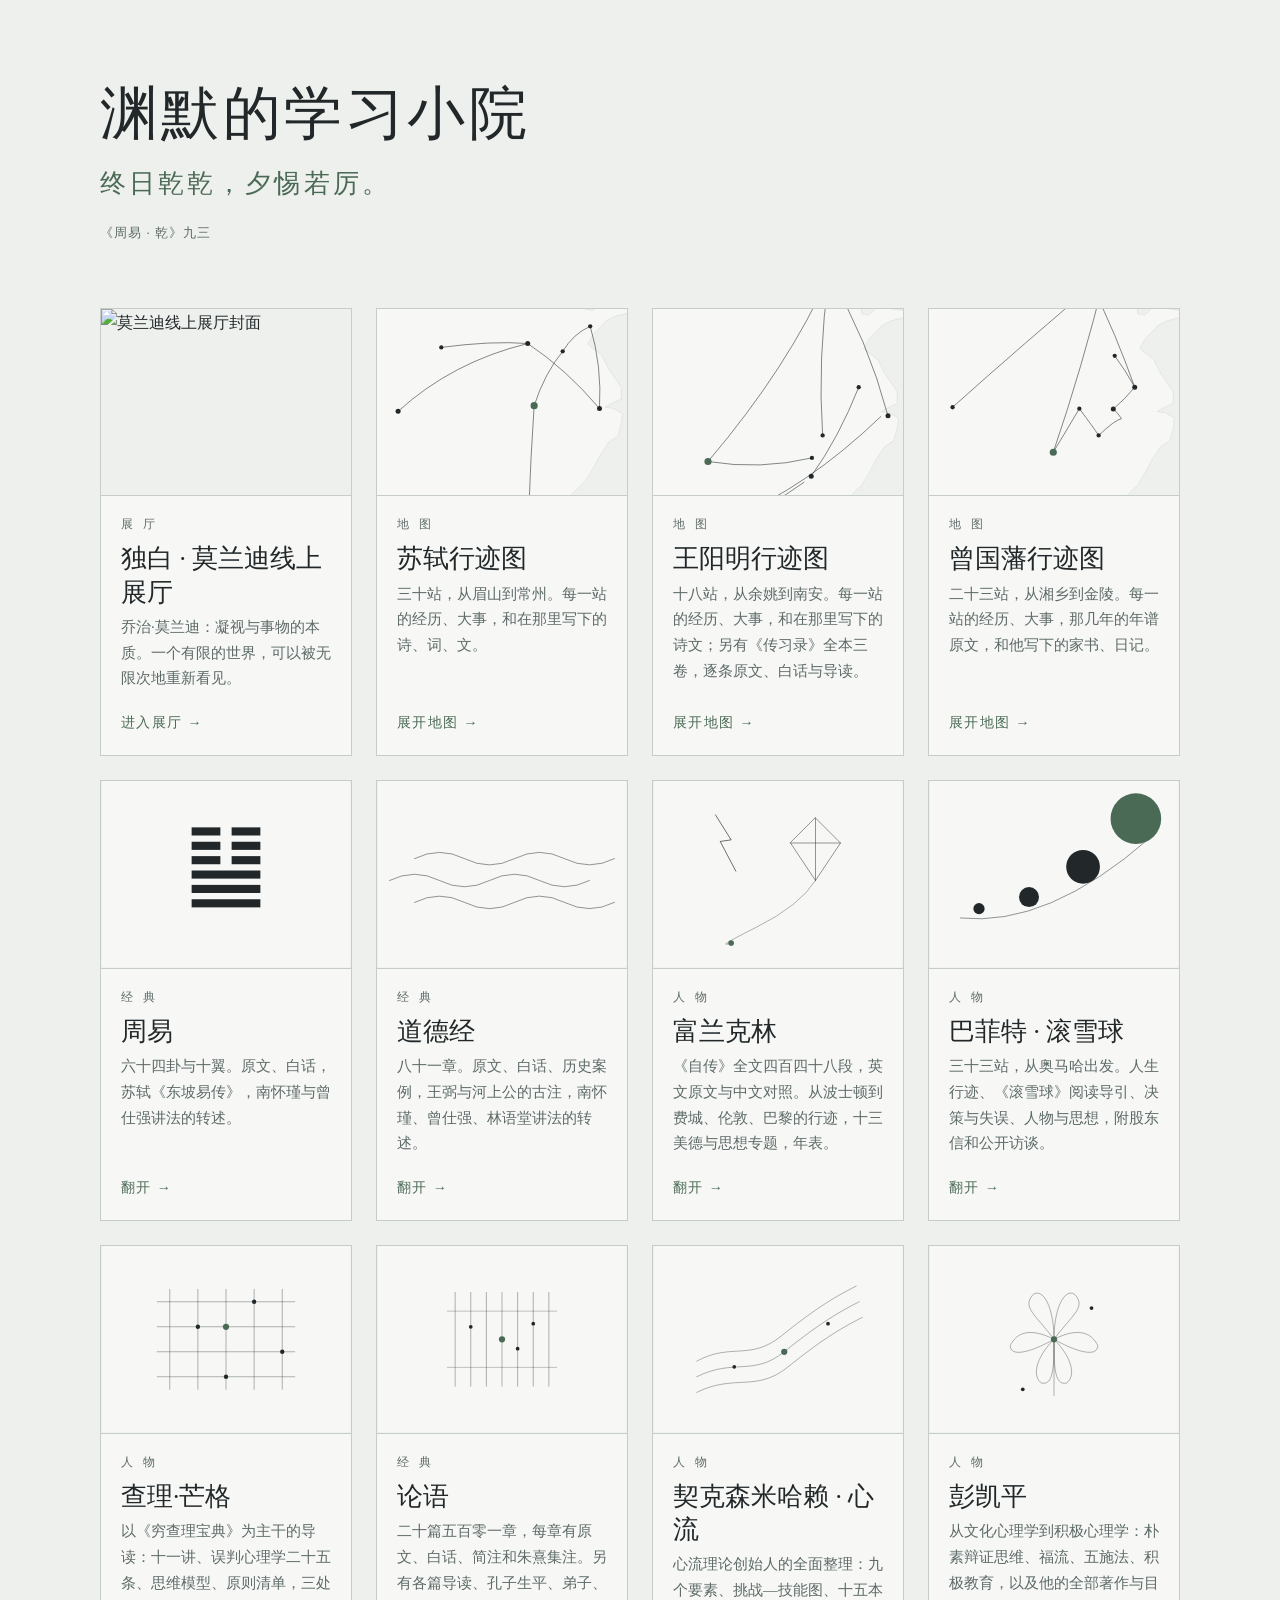
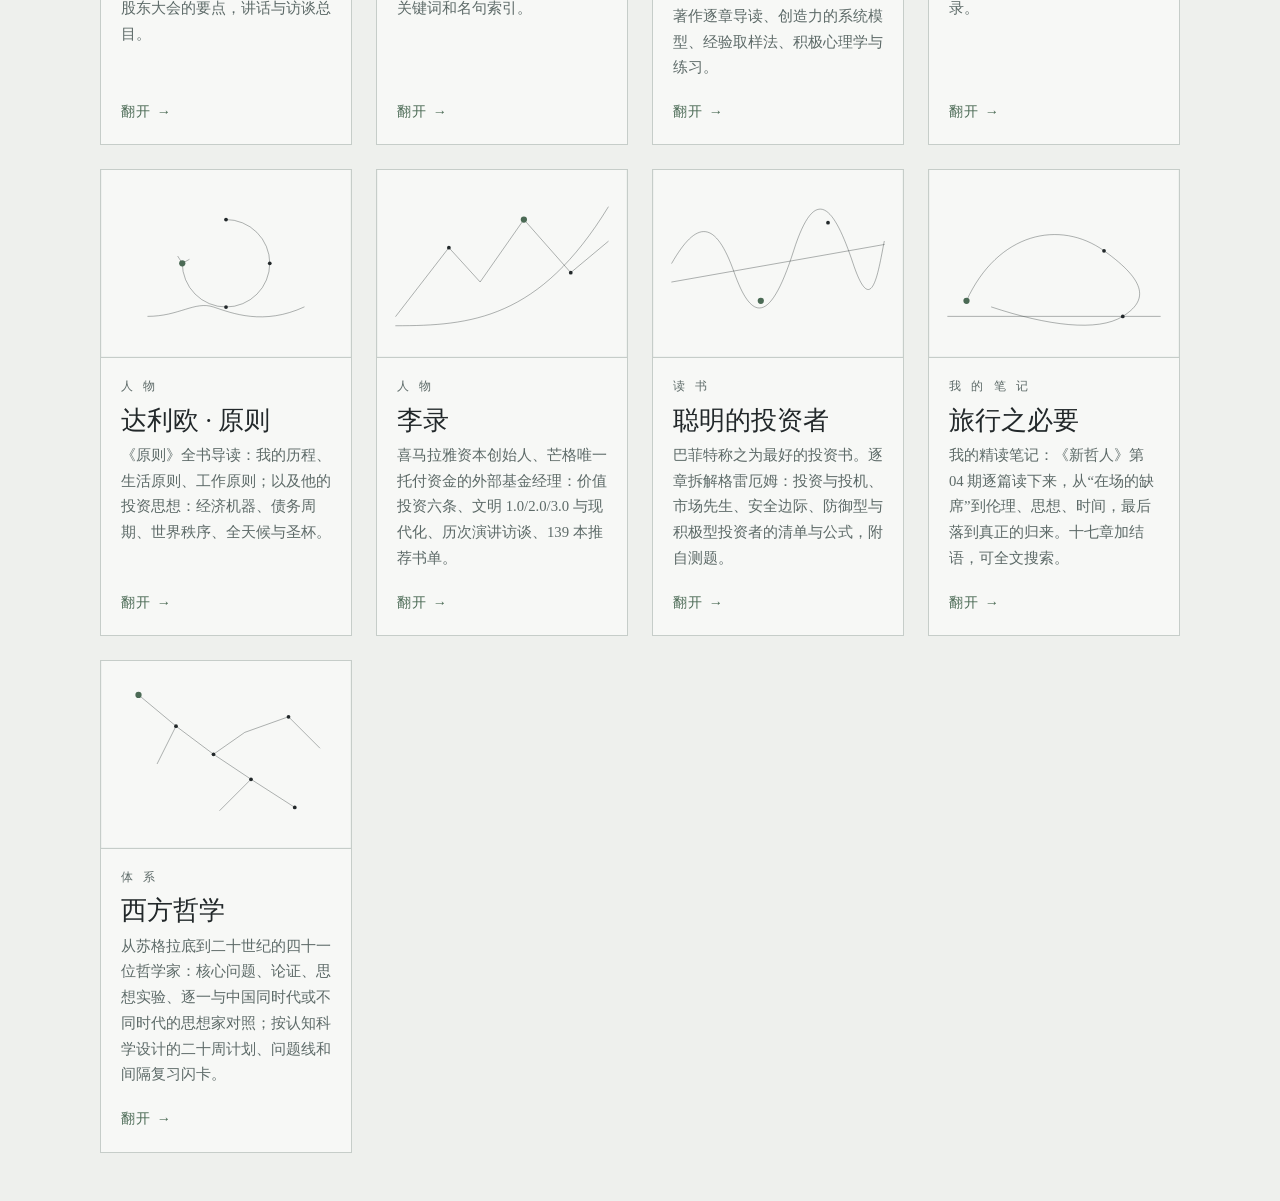
==== commit 998b1d51: "首页：西方哲学卡片说明东西对照 Co-Authored-By: Claude Opus 5.5 <noreply@anthropic.com>" ====
--- a/index.html
+++ b/index.html
@@ -330,7 +330,7 @@
       <div class="txt">
         <span class="kind">体 系</span>
         <h2>西方哲学</h2>
-        <p>从苏格拉底到二十世纪的四十一位哲学家：核心问题、论证、思想实验、与中国思想对照；按认知科学设计的二十周计划、问题线和间隔复习闪卡。</p>
+        <p>从苏格拉底到二十世纪的四十一位哲学家：核心问题、论证、思想实验、逐一与中国同时代或不同时代的思想家对照；按认知科学设计的二十周计划、问题线和间隔复习闪卡。</p>
         <span class="go">翻开 →</span>
       </div>
     </a>
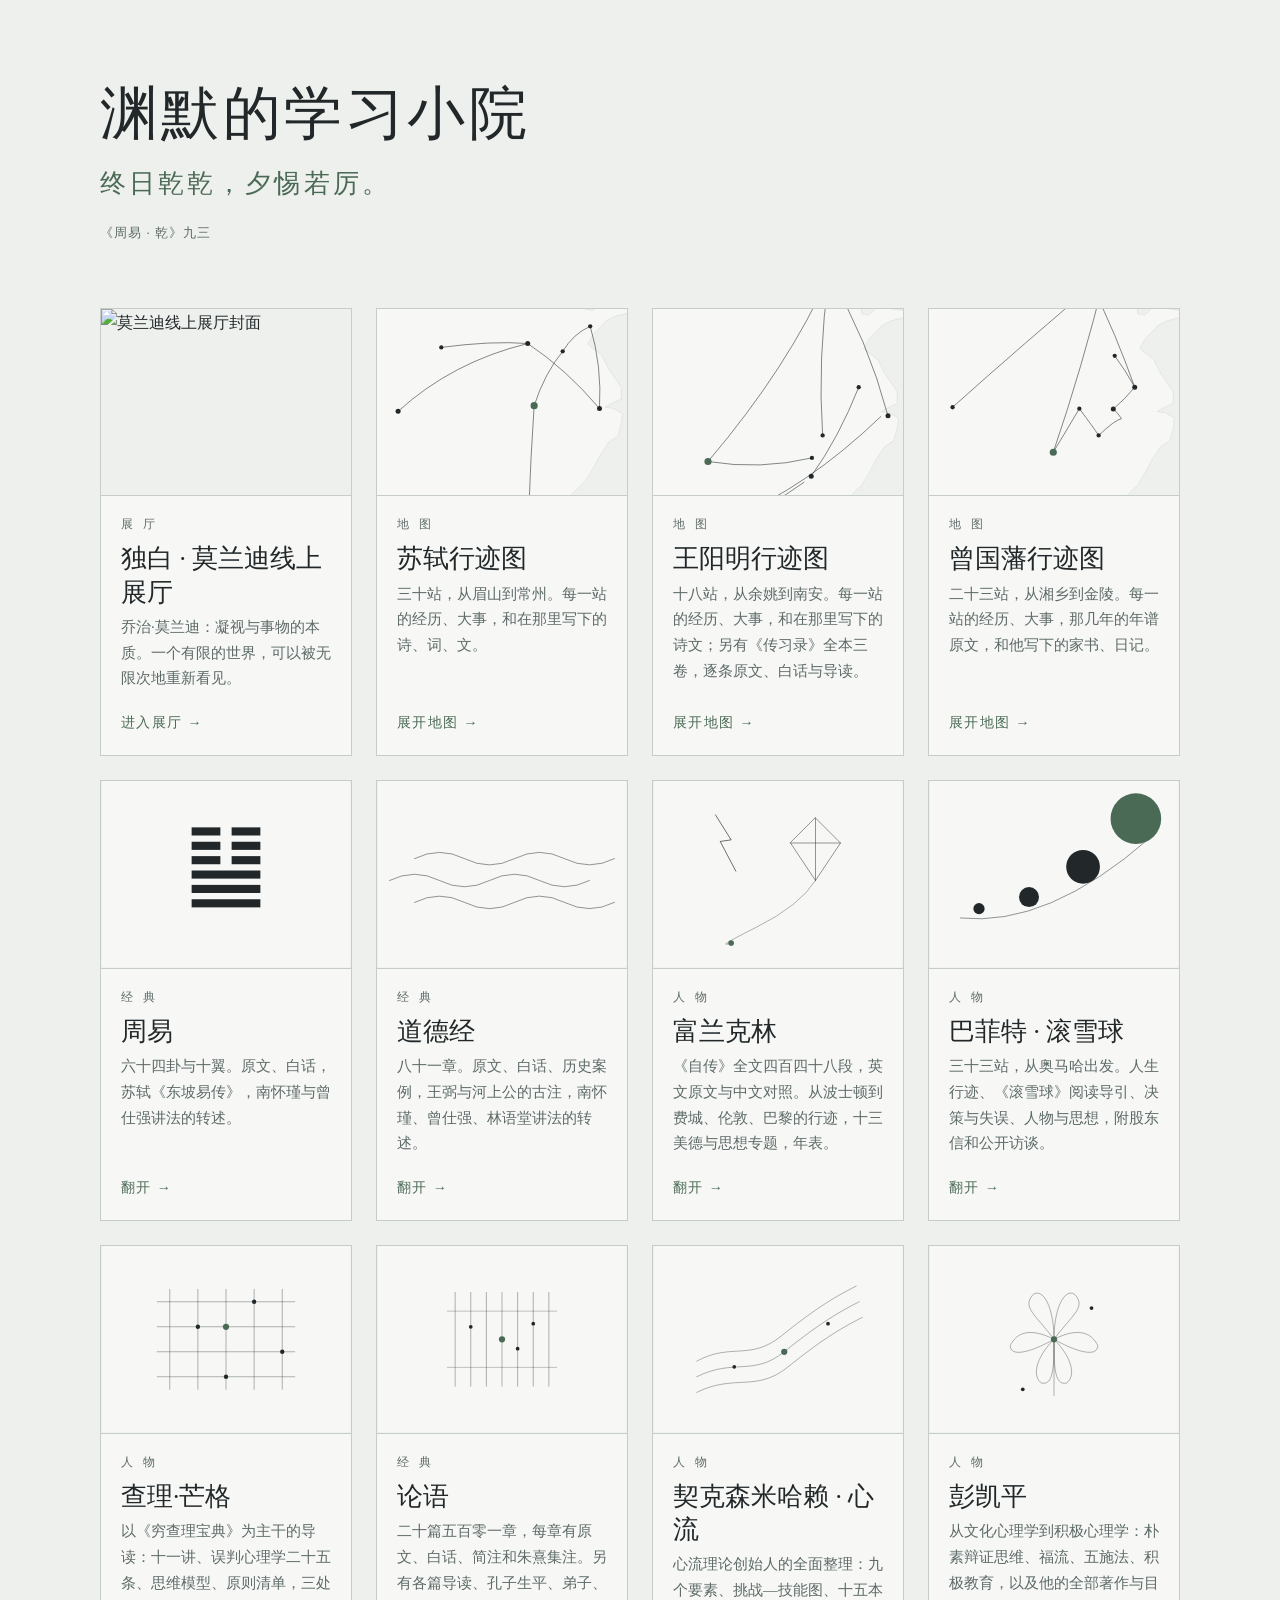
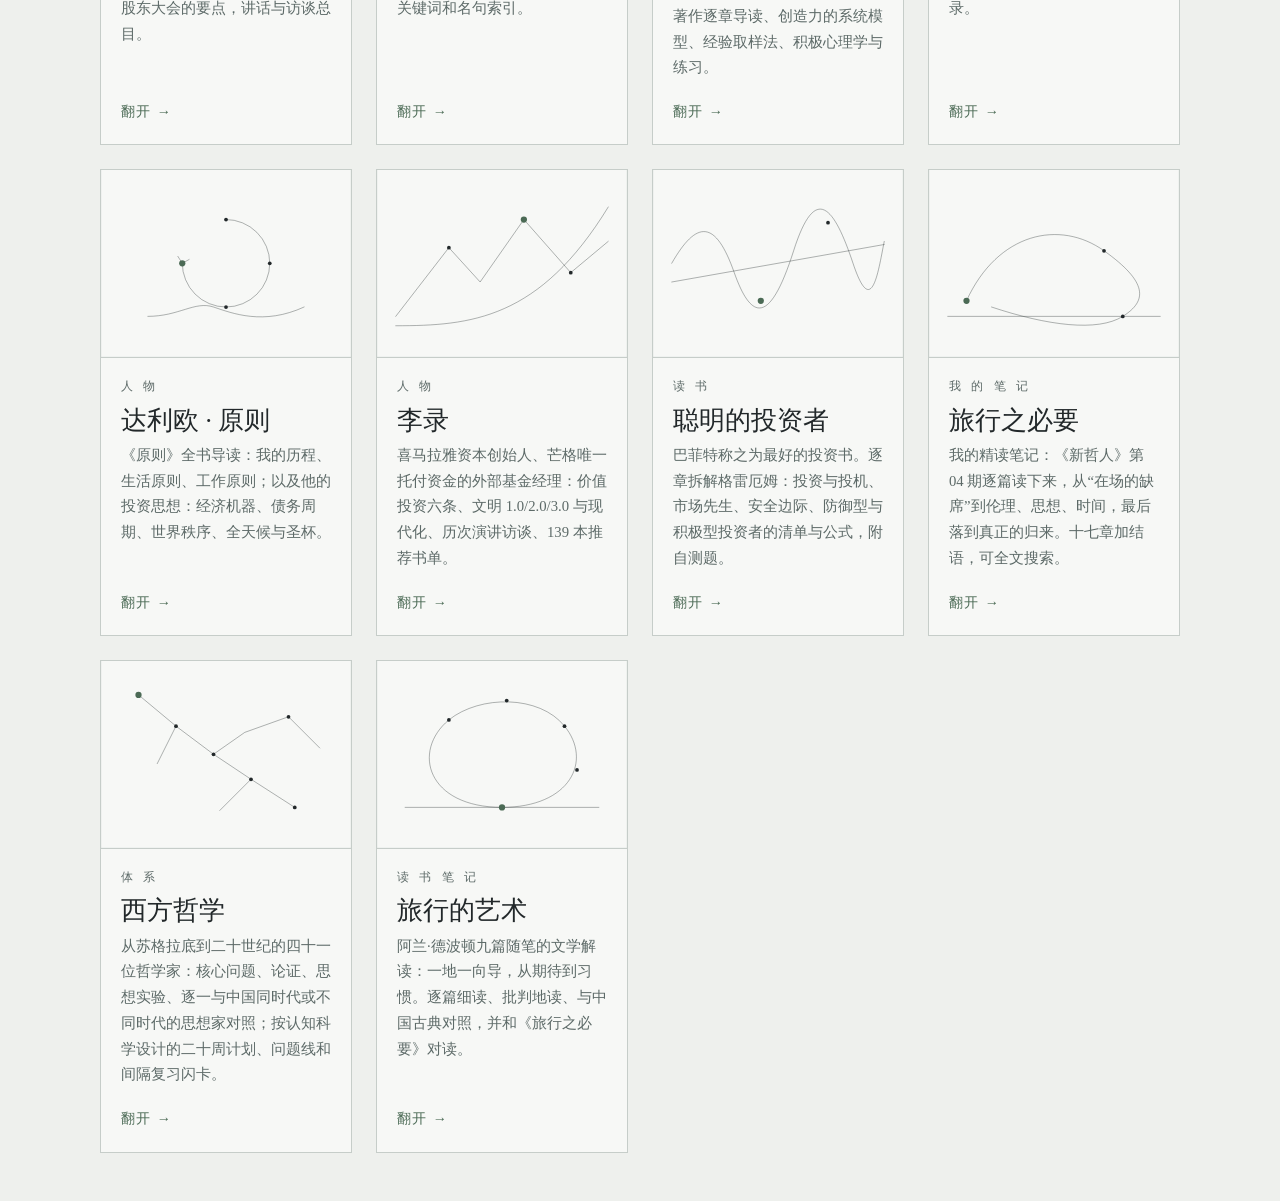
==== commit d59618b0: "首页：新增旅行的艺术 Co-Authored-By: Claude Opus 5.5 <noreply@anthropic.com>" ====
--- a/index.html
+++ b/index.html
@@ -334,6 +334,22 @@
         <span class="go">翻开 →</span>
       </div>
     </a>
+    <a class="door" href="artoftravel/">
+      <div class="pic">
+        <svg viewBox="0 0 800 600" preserveAspectRatio="xMidYMid slice" role="img" aria-label="从家出发又回到家">
+          <rect class="land" x="0" y="0" width="800" height="600" stroke="none"/>
+          <path class="rt" style="stroke-width:1.6;fill:none" d="M400 470 C160 470 110 290 230 190 C330 110 520 110 600 210 C690 320 620 470 400 470 M90 470 L710 470"/>
+          <circle class="dot" cx="230" cy="190" r="6"/><circle class="dot" cx="415" cy="128" r="6"/><circle class="dot" cx="600" cy="210" r="6"/><circle class="dot" cx="640" cy="350" r="6"/>
+          <circle class="hot" cx="400" cy="470" r="10"/>
+        </svg>
+      </div>
+      <div class="txt">
+        <span class="kind">读 书 笔 记</span>
+        <h2>旅行的艺术</h2>
+        <p>阿兰·德波顿九篇随笔的文学解读：一地一向导，从期待到习惯。逐篇细读、批判地读、与中国古典对照，并和《旅行之必要》对读。</p>
+        <span class="go">翻开 →</span>
+      </div>
+    </a>
   </section>
 
 </main>
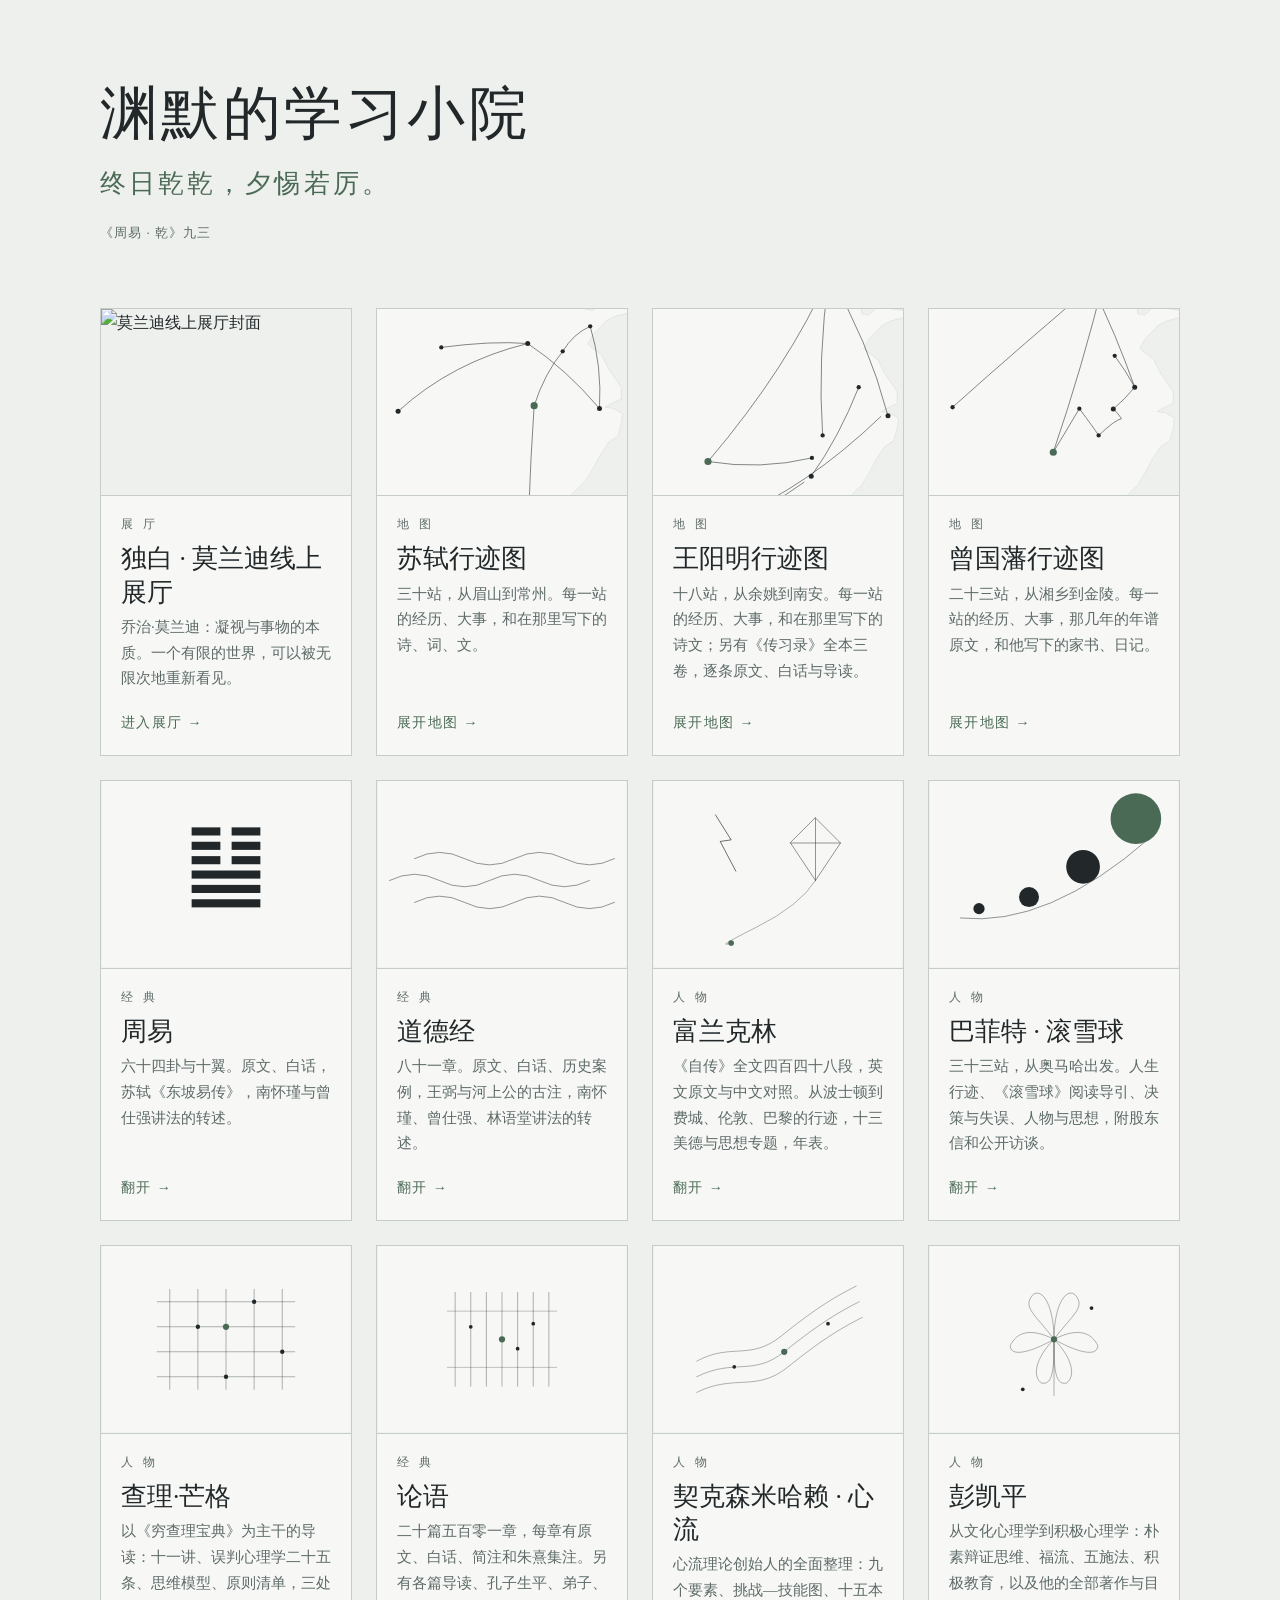
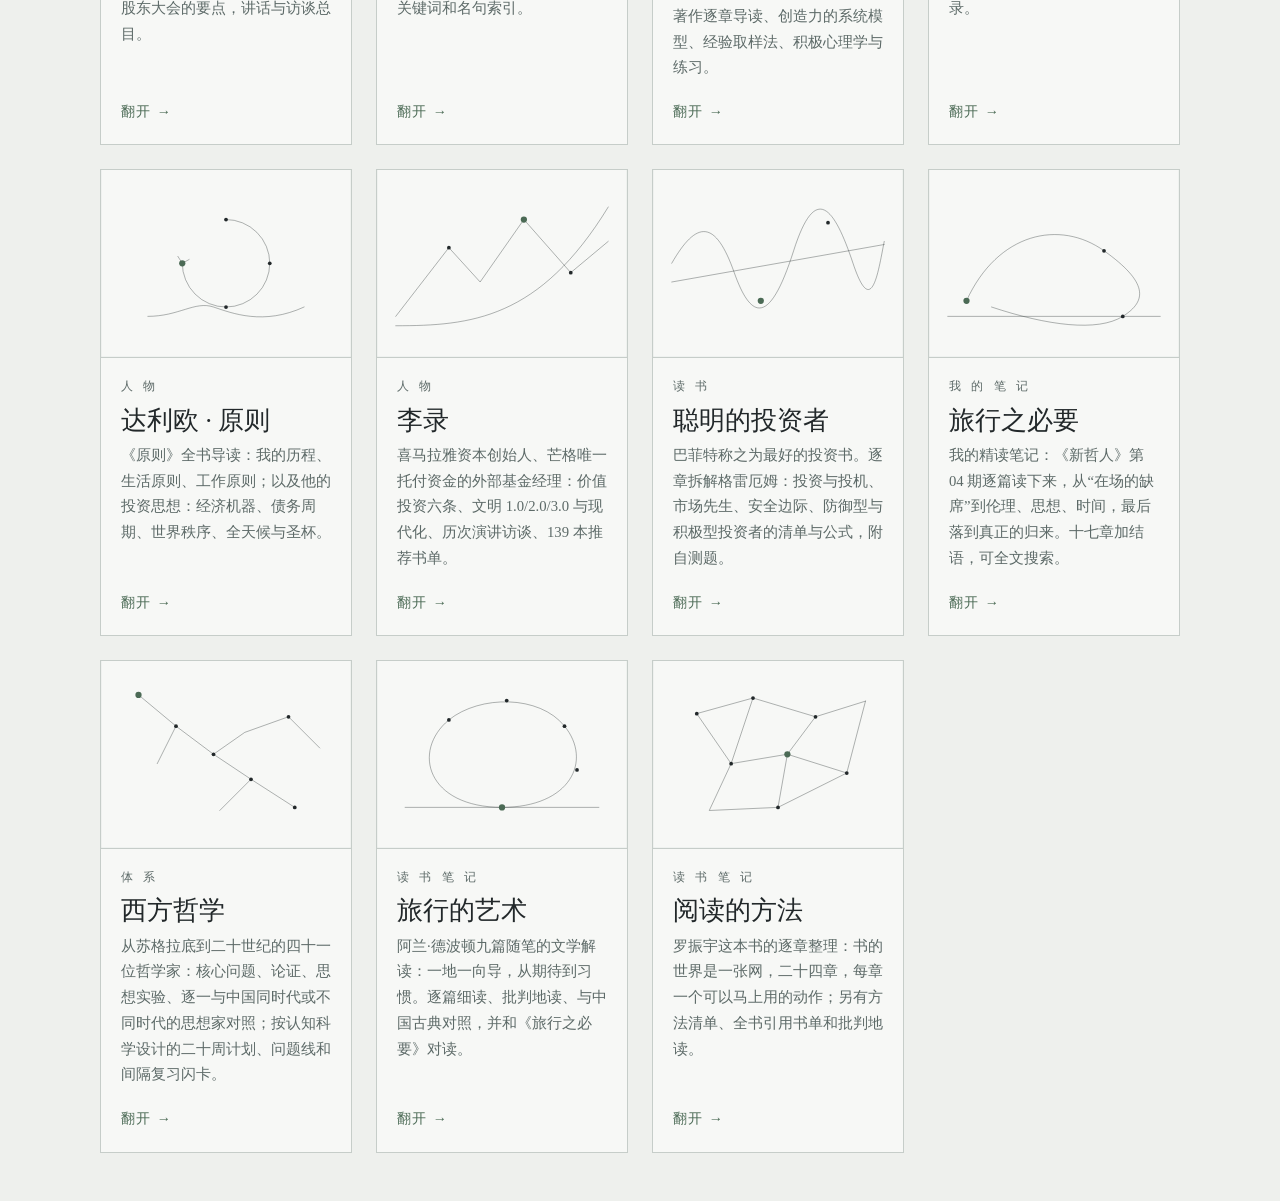
==== commit 345fc207: "首页：新增阅读的方法 Co-Authored-By: Claude Opus 5.5 <noreply@anthropic.com>" ====
--- a/index.html
+++ b/index.html
@@ -350,6 +350,22 @@
         <span class="go">翻开 →</span>
       </div>
     </a>
+    <a class="door" href="yuedu/">
+      <div class="pic">
+        <svg viewBox="0 0 800 600" preserveAspectRatio="xMidYMid slice" role="img" aria-label="书的世界是一张网">
+          <rect class="land" x="0" y="0" width="800" height="600" stroke="none"/>
+          <path class="rt" style="stroke-width:1.6;fill:none" d="M140 170 L320 120 L520 180 L680 130 M140 170 L250 330 L320 120 M250 330 L430 300 L520 180 M430 300 L620 360 L680 130 M250 330 L180 480 L400 470 L430 300 M400 470 L620 360"/>
+          <circle class="dot" cx="140" cy="170" r="6"/><circle class="dot" cx="320" cy="120" r="6"/><circle class="dot" cx="520" cy="180" r="6"/><circle class="dot" cx="250" cy="330" r="6"/><circle class="dot" cx="620" cy="360" r="6"/><circle class="dot" cx="400" cy="470" r="6"/>
+          <circle class="hot" cx="430" cy="300" r="10"/>
+        </svg>
+      </div>
+      <div class="txt">
+        <span class="kind">读 书 笔 记</span>
+        <h2>阅读的方法</h2>
+        <p>罗振宇这本书的逐章整理：书的世界是一张网，二十四章，每章一个可以马上用的动作；另有方法清单、全书引用书单和批判地读。</p>
+        <span class="go">翻开 →</span>
+      </div>
+    </a>
   </section>
 
 </main>
